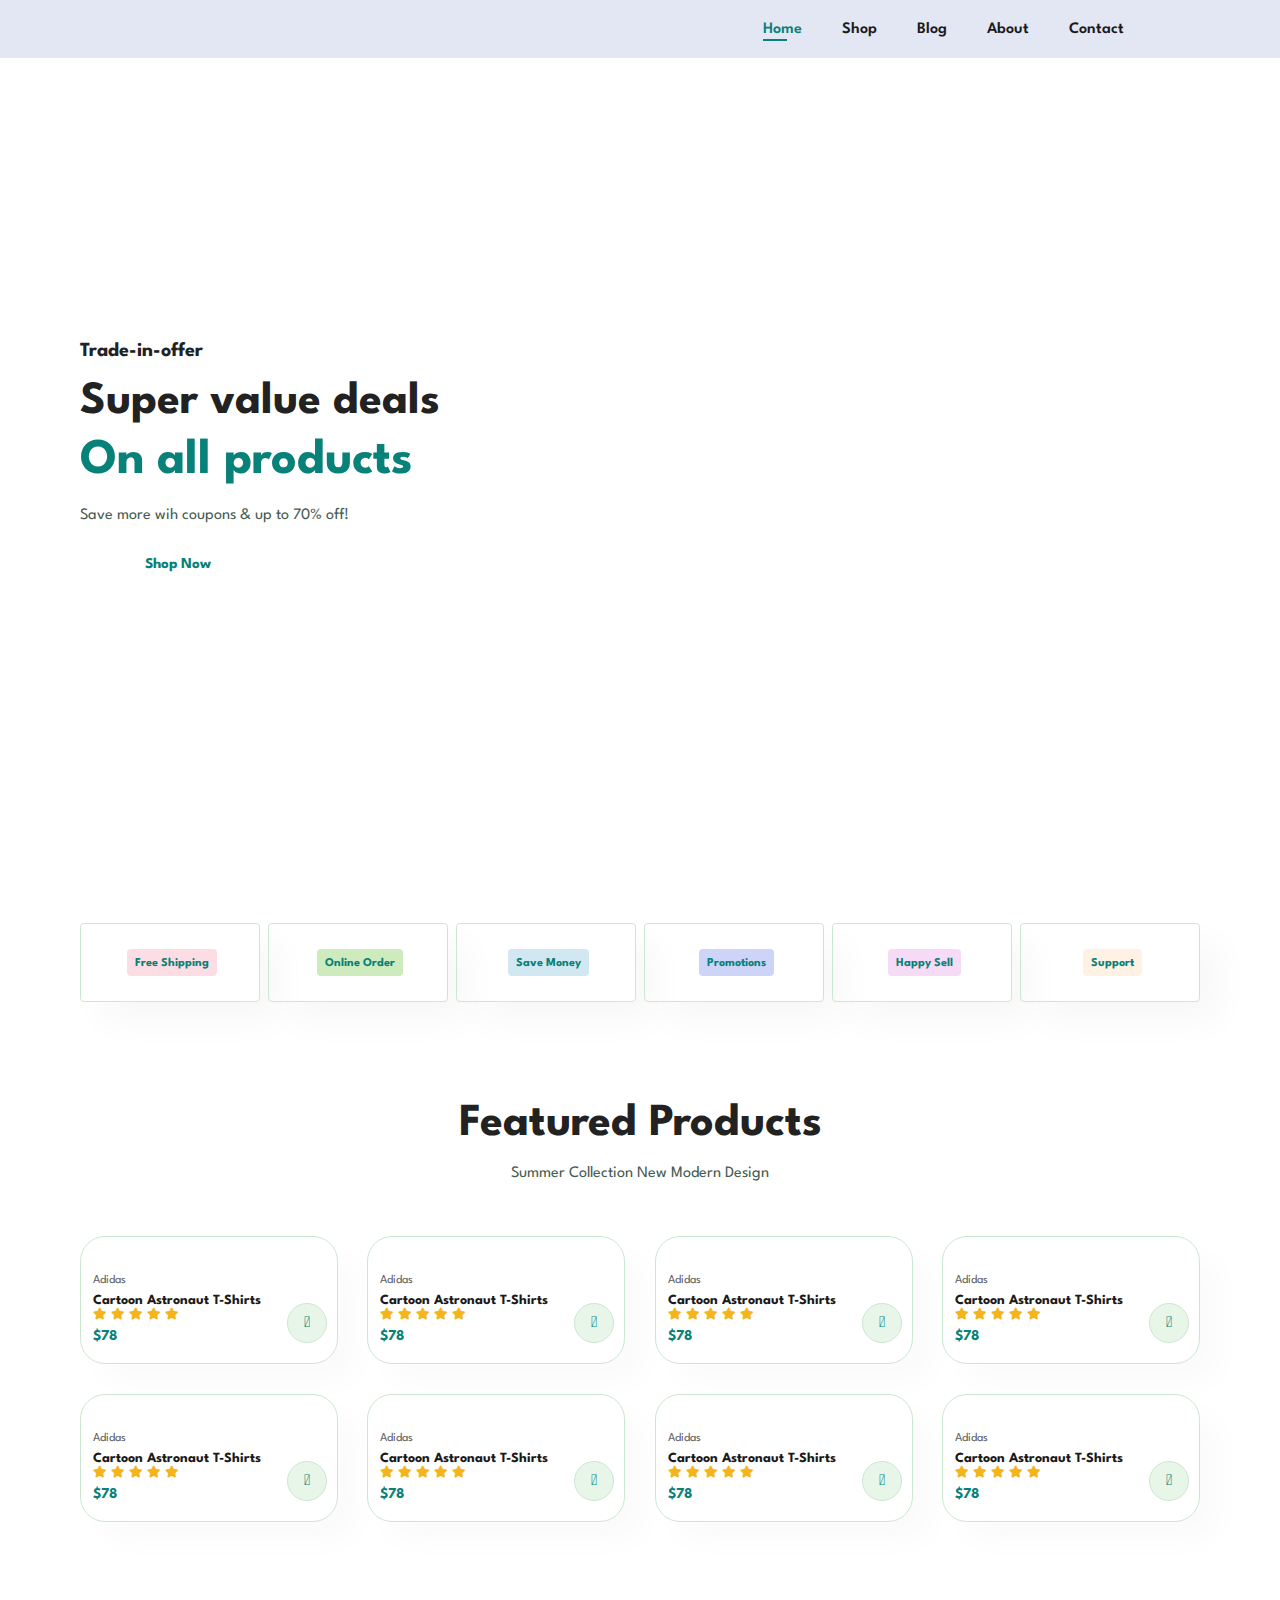
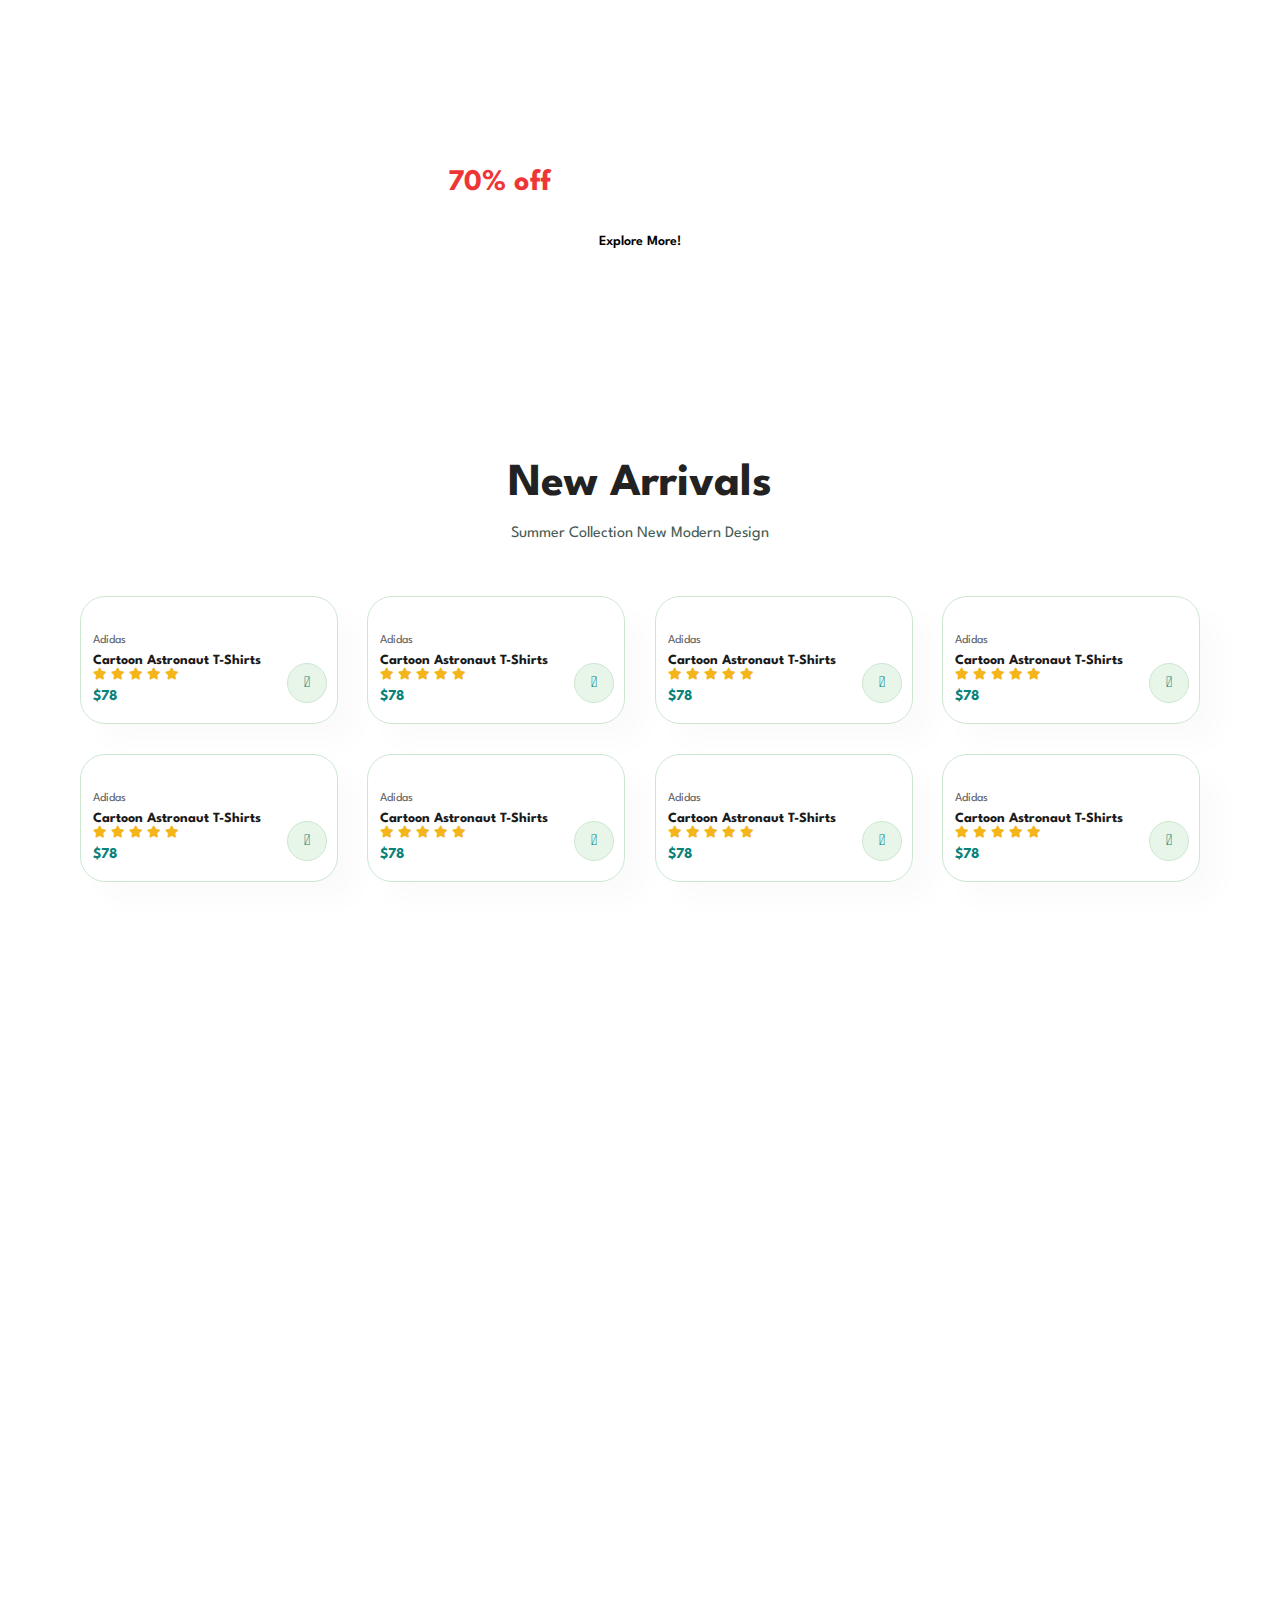
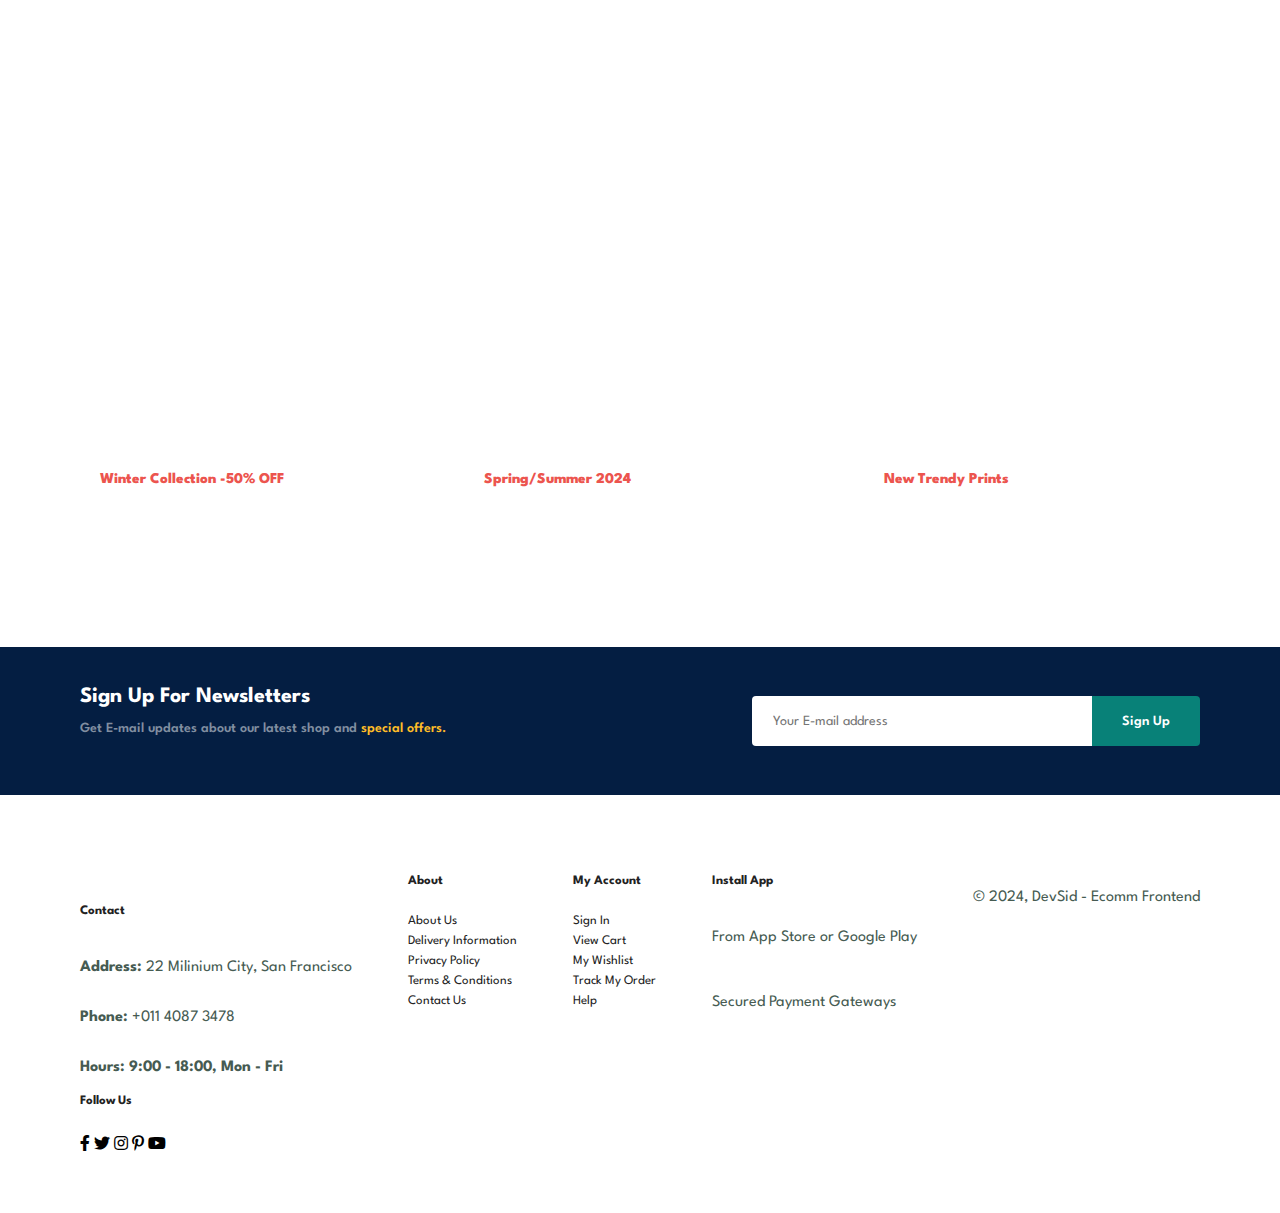
==== index.html @ 2743a47d "Add files via upload" ====
<!DOCTYPE html>
<html lang="en">

    <head>
        <meta charset="UTF-8">
        <meta http-equiv="X-UA-Compatible" content="IE=edge">
        <meta name="viewport" content="width=device-width, initial-scale=1.0">
        <title>Fashion </title>
        <link rel="stylesheet" href="https://pro.fontawesome.com/releases/v5.10.0/css/all.css" />

        <link rel="stylesheet" href="style.css">
    </head>

    <body>
        <section id="header">
            <a href="#"><img src="img/logo.png" class="logo" alt=""></a>
            <div>
                <ul id="navbar">
                    <li><a class="active" href="index.html">Home</a></li>
                    <li><a href="shop.html">Shop</a></li>
                    <li><a href="blog.html">Blog</a></li>
                    <li><a href="about.html">About</a></li>
                    <li><a href="contact.html">Contact</a></li>
                    <li><a href="cart.html"><i class="far fa-shopping-bag"></i></a></li>
                </ul>
            </div>
        </section>


        <section id="hero">
            <h4>Trade-in-offer</h4>
            <h2>Super value deals</h2>
            <h1>On all products</h1>
            <p>Save more wih coupons & up to 70% off! </p>
            <button>Shop Now</button>
        </section>

        <section id="feature" class="section-p1">
            <div class="fe-box">
                <img src="img/features/f1.png" alt="">
                <h6>Free Shipping</h 6>
            </div>
            <div class="fe-box">
                <img src="img/features/f2.png" alt="">
                <h6>Online Order</h 6>
            </div>
            <div class="fe-box">
                <img src="img/features/f3.png" alt="">
                <h6>Save Money</h 6>
            </div>
            <div class="fe-box">
                <img src="img/features/f4.png" alt="">
                <h6>Promotions</h 6>
            </div>
            <div class="fe-box">
                <img src="img/features/f5.png" alt="">
                <h6>Happy Sell</h 6>
            </div>
            <div class="fe-box">
                <img src="img/features/f6.png" alt="">
                <h6>Support</h 6>
            </div>
        </section>

        <section id="product1" class="section-p1">
            <h2>Featured Products</h2>
            <p>Summer Collection New Modern Design</p>
            <div class="pro-container">
                <div class="pro">
                    <img src="img/products/f1.jpg" alt="">
                    <div class="des">
                        <span>Adidas</span>
                        <h5>Cartoon Astronaut T-Shirts</h5>
                        <div class="star">
                            <i class="fas fa-star"></i>
                            <i class="fas fa-star"></i>
                            <i class="fas fa-star"></i>
                            <i class="fas fa-star"></i>
                            <i class="fas fa-star"></i>
                        </div>
                        <h4>$78</h4>
                    </div>
                    <a href="#"><i class="fal fa-shopping-cart cart"></i></a>
                </div>

                <div class="pro">
                    <img src="img/products/f2.jpg" alt="">
                    <div class="des">
                        <span>Adidas</span>
                        <h5>Cartoon Astronaut T-Shirts</h5>
                        <div class="star">
                            <i class="fas fa-star"></i>
                            <i class="fas fa-star"></i>
                            <i class="fas fa-star"></i>
                            <i class="fas fa-star"></i>
                            <i class="fas fa-star"></i>
                        </div>
                        <h4>$78</h4>
                    </div>
                    <a href="#"><i class="fal fa-shopping-cart cart"></i></a>
                </div>

                <div class="pro">
                    <img src="img/products/f3.jpg" alt="">
                    <div class="des">
                        <span>Adidas</span>
                        <h5>Cartoon Astronaut T-Shirts</h5>
                        <div class="star">
                            <i class="fas fa-star"></i>
                            <i class="fas fa-star"></i>
                            <i class="fas fa-star"></i>
                            <i class="fas fa-star"></i>
                            <i class="fas fa-star"></i>
                        </div>
                        <h4>$78</h4>
                    </div>
                    <a href="#"><i class="fal fa-shopping-cart cart"></i></a>
                </div>

                <div class="pro">
                    <img src="img/products/f4.jpg" alt="">
                    <div class="des">
                        <span>Adidas</span>
                        <h5>Cartoon Astronaut T-Shirts</h5>
                        <div class="star">
                            <i class="fas fa-star"></i>
                            <i class="fas fa-star"></i>
                            <i class="fas fa-star"></i>
                            <i class="fas fa-star"></i>
                            <i class="fas fa-star"></i>
                        </div>
                        <h4>$78</h4>
                    </div>
                    <a href="#"><i class="fal fa-shopping-cart cart"></i></a>
                </div>

                <div class="pro">
                    <img src="img/products/f5.jpg" alt="">
                    <div class="des">
                        <span>Adidas</span>
                        <h5>Cartoon Astronaut T-Shirts</h5>
                        <div class="star">
                            <i class="fas fa-star"></i>
                            <i class="fas fa-star"></i>
                            <i class="fas fa-star"></i>
                            <i class="fas fa-star"></i>
                            <i class="fas fa-star"></i>
                        </div>
                        <h4>$78</h4>
                    </div>
                    <a href="#"><i class="fal fa-shopping-cart cart"></i></a>
                </div>

                <div class="pro">
                    <img src="img/products/f6.jpg" alt="">
                    <div class="des">
                        <span>Adidas</span>
                        <h5>Cartoon Astronaut T-Shirts</h5>
                        <div class="star">
                            <i class="fas fa-star"></i>
                            <i class="fas fa-star"></i>
                            <i class="fas fa-star"></i>
                            <i class="fas fa-star"></i>
                            <i class="fas fa-star"></i>
                        </div>
                        <h4>$78</h4>
                    </div>
                    <a href="#"><i class="fal fa-shopping-cart cart"></i></a>
                </div>

                <div class="pro">
                    <img src="img/products/f7.jpg" alt="">
                    <div class="des">
                        <span>Adidas</span>
                        <h5>Cartoon Astronaut T-Shirts</h5>
                        <div class="star">
                            <i class="fas fa-star"></i>
                            <i class="fas fa-star"></i>
                            <i class="fas fa-star"></i>
                            <i class="fas fa-star"></i>
                            <i class="fas fa-star"></i>
                        </div>
                        <h4>$78</h4>
                    </div>
                    <a href="#"><i class="fal fa-shopping-cart cart"></i></a>
                </div>

                <div class="pro">
                    <img src="img/products/f8.jpg" alt="">
                    <div class="des">
                        <span>Adidas</span>
                        <h5>Cartoon Astronaut T-Shirts</h5>
                        <div class="star">
                            <i class="fas fa-star"></i>
                            <i class="fas fa-star"></i>
                            <i class="fas fa-star"></i>
                            <i class="fas fa-star"></i>
                            <i class="fas fa-star"></i>
                        </div>
                        <h4>$78</h4>
                    </div>
                    <a href="#"><i class="fal fa-shopping-cart cart"></i></a>
                </div>
            </div>
        </section>

        <section id="banner" class="section-m1">
            <h4>Repair Services</h4>
            <h2>Up to <span>70% off</span> - All T-Shirts & Accessories</h2>
            <button class="normal">Explore More!</button>
        </section>


        <section id="product1" class="section-p1">
            <h2>New Arrivals</h2>
            <p>Summer Collection New Modern Design</p>
            <div class="pro-container">
                <div class="pro">
                    <img src="img/products/n1.jpg" alt="">
                    <div class="des">
                        <span>Adidas</span>
                        <h5>Cartoon Astronaut T-Shirts</h5>
                        <div class="star">
                            <i class="fas fa-star"></i>
                            <i class="fas fa-star"></i>
                            <i class="fas fa-star"></i>
                            <i class="fas fa-star"></i>
                            <i class="fas fa-star"></i>
                        </div>
                        <h4>$78</h4>
                    </div>
                    <a href="#"><i class="fal fa-shopping-cart cart"></i></a>
                </div>

                <div class="pro">
                    <img src="img/products/n2.jpg" alt="">
                    <div class="des">
                        <span>Adidas</span>
                        <h5>Cartoon Astronaut T-Shirts</h5>
                        <div class="star">
                            <i class="fas fa-star"></i>
                            <i class="fas fa-star"></i>
                            <i class="fas fa-star"></i>
                            <i class="fas fa-star"></i>
                            <i class="fas fa-star"></i>
                        </div>
                        <h4>$78</h4>
                    </div>
                    <a href="#"><i class="fal fa-shopping-cart cart"></i></a>
                </div>

                <div class="pro">
                    <img src="img/products/n3.jpg" alt="">
                    <div class="des">
                        <span>Adidas</span>
                        <h5>Cartoon Astronaut T-Shirts</h5>
                        <div class="star">
                            <i class="fas fa-star"></i>
                            <i class="fas fa-star"></i>
                            <i class="fas fa-star"></i>
                            <i class="fas fa-star"></i>
                            <i class="fas fa-star"></i>
                        </div>
                        <h4>$78</h4>
                    </div>
                    <a href="#"><i class="fal fa-shopping-cart cart"></i></a>
                </div>

                <div class="pro">
                    <img src="img/products/n4.jpg" alt="">
                    <div class="des">
                        <span>Adidas</span>
                        <h5>Cartoon Astronaut T-Shirts</h5>
                        <div class="star">
                            <i class="fas fa-star"></i>
                            <i class="fas fa-star"></i>
                            <i class="fas fa-star"></i>
                            <i class="fas fa-star"></i>
                            <i class="fas fa-star"></i>
                        </div>
                        <h4>$78</h4>
                    </div>
                    <a href="#"><i class="fal fa-shopping-cart cart"></i></a>
                </div>

                <div class="pro">
                    <img src="img/products/n5.jpg" alt="">
                    <div class="des">
                        <span>Adidas</span>
                        <h5>Cartoon Astronaut T-Shirts</h5>
                        <div class="star">
                            <i class="fas fa-star"></i>
                            <i class="fas fa-star"></i>
                            <i class="fas fa-star"></i>
                            <i class="fas fa-star"></i>
                            <i class="fas fa-star"></i>
                        </div>
                        <h4>$78</h4>
                    </div>
                    <a href="#"><i class="fal fa-shopping-cart cart"></i></a>
                </div>

                <div class="pro">
                    <img src="img/products/n6.jpg" alt="">
                    <div class="des">
                        <span>Adidas</span>
                        <h5>Cartoon Astronaut T-Shirts</h5>
                        <div class="star">
                            <i class="fas fa-star"></i>
                            <i class="fas fa-star"></i>
                            <i class="fas fa-star"></i>
                            <i class="fas fa-star"></i>
                            <i class="fas fa-star"></i>
                        </div>
                        <h4>$78</h4>
                    </div>
                    <a href="#"><i class="fal fa-shopping-cart cart"></i></a>
                </div>

                <div class="pro">
                    <img src="img/products/n7.jpg" alt="">
                    <div class="des">
                        <span>Adidas</span>
                        <h5>Cartoon Astronaut T-Shirts</h5>
                        <div class="star">
                            <i class="fas fa-star"></i>
                            <i class="fas fa-star"></i>
                            <i class="fas fa-star"></i>
                            <i class="fas fa-star"></i>
                            <i class="fas fa-star"></i>
                        </div>
                        <h4>$78</h4>
                    </div>
                    <a href="#"><i class="fal fa-shopping-cart cart"></i></a>
                </div>

                <div class="pro">
                    <img src="img/products/n8.jpg" alt="">
                    <div class="des">
                        <span>Adidas</span>
                        <h5>Cartoon Astronaut T-Shirts</h5>
                        <div class="star">
                            <i class="fas fa-star"></i>
                            <i class="fas fa-star"></i>
                            <i class="fas fa-star"></i>
                            <i class="fas fa-star"></i>
                            <i class="fas fa-star"></i>
                        </div>
                        <h4>$78</h4>
                    </div>
                    <a href="#"><i class="fal fa-shopping-cart cart"></i></a>
                </div>
            </div>
        </section>

        <section id="sm-banner" class="section-p1">
            <div class="banner-box">
                <h4>Crazy Deals</h4>
                <h2>Buy 1 Get 1 Free</h2>
                <span>The best classic dress is on sale at cara</span>
                <button class="white">Learn More</button>
            </div>
            <div class="banner-box banner-box2">
                <h4>Spring/Summer</h4>
                <h2>Upcoming Season</h2>
                <span>The best classic dress is on sale at cara</span>
                <button class="white">Collections</button>
            </div>
        </section>

        <section id="banner3">
            <div class="banner-box">
                <h2>Seasonal Sale</h2>
                <h3>Winter Collection -50% OFF</h3>
            </div>

            <div class="banner-box banner-box2">
                <h2>NEW FOOTWEAR COLLECTION</h2>
                <h3>Spring/Summer 2024</h3>
            </div>
            <div class="banner-box banner-box3">
                <h2>T-SHIRTS</h2>
                <h3>New Trendy Prints</h3>
            </div>

        </section>

        <section id="newsletter" class="section-p1 section-m1">
            <div class="newstext">
                <h4>Sign Up For Newsletters</h4>
                <p>Get E-mail updates about our latest shop and <span>special offers.</span></p>
            </div>
            <div class="form">
                <input type="text" placeholder="Your E-mail address">
                <button class="normal">Sign Up</button>
            </div>
        </section>

        <footer class="section-p1">
            <div class="col">
                <img class="logo" src="img/logo.png" alt="">
                <h4>Contact</h4>
                <p><strong>Address: </strong>22 Milinium City, San Francisco</p>
                <p><strong>Phone: </strong>+011 4087 3478</p>
                <p><strong>Hours: 9:00 - 18:00, Mon - Fri</strong></p>
                <div class="follow">
                    <h4>Follow Us</h4>
                    <div class="icon">
                        <i class="fab fa-facebook-f"></i>
                        <i class="fab fa-twitter"></i>
                        <i class="fab fa-instagram"></i>
                        <i class="fab fa-pinterest-p"></i>
                        <i class="fab fa-youtube"></i>
                    </div>
                </div>
            </div>

            <div class="col">
                <h4>About</h4>
                <a href="#">About Us</a>
                <a href="#">Delivery Information</a>
                <a href="#">Privacy Policy</a>
                <a href="#">Terms & Conditions</a>
                <a href="#">Contact Us</a>
            </div>

            <div class="col">
                <h4>My Account</h4>
                <a href="#">Sign In</a>
                <a href="#">View Cart</a>
                <a href="#">My Wishlist</a>
                <a href="#">Track My Order</a>
                <a href="#">Help</a>
            </div>

            <div class="col install">
                <h4>Install App</h4>
                <p>From App Store or Google Play</p>
                <div class="row">
                    <img src="img/pay/app.jpg" alt="">
                    <img src="img/pay/play.jpg" alt="">
                </div>
                    <p>Secured Payment Gateways</p>
                    <img src="img/pay/pay.png" alt="">
            </div>
            <div class="copyright">
                <p>© 2024, DevSid - Ecomm Frontend</p>
            </div>
            
        </footer>


        <script src="script.js"></script>
    </body>
</html>
---- style.css ----
@import url("https://fonts.googleapis.com/css2?family=Spartan:wght@100;200;300;400;500;600;700;800;900&display=swap");
* {
  margin: 0;
  padding: 0;
  box-sizing: border-box;
  font-family: "Spartan", sans-serif;
}

html {
  scroll-behavior: smooth;
}

/* Global Styles */

h1 {
  font-size: 50px;
  line-height: 64px;
  color: #222;
}

h2 {
  font-size: 46px;
  line-height: 54px;
  color: #222;
}

h4 {
  font-size: 20px;
  color: #222;
}

h6 {
  font-weight: 700;
  font-size: 12px;
}

p {
  font-size: 16px;
  color: #465b52;
  margin: 15px 0 20px 0;
}

.section-p1 {
  padding: 40px 80px;
}

.section-m1 {
  margin: 40px 0;
}

button.normal{
  font-size: 14px;
  font-weight: 600;
  padding: 15px 30px;
  color: black;
  background-color: white;
  border-radius: 4px;
  cursor: pointer;
  border: none;
  outline: none;
  transition: 0.2s;
}

button.white{
  font-size: 13px;
  font-weight: 600;
  padding: 11px 18px;
  color: white;
  background-color: transparent;
  cursor: pointer;
  border: 1px solid white;
  outline: none;
  transition: 0.2s;
}

body {
  width: 100%;
}

#header{
  display: flex;
  align-items: center;
  justify-content: space-between;
  padding: 20px 80px;
  background: #e3e6f3;
  box-sizing: 0 5px 15px rgba(0,0,0,0.06);
  z-index: 999;
  position: sticky;
  top: 0;
  left: 0;
}

#navbar{
  display: flex;
  align-items: center;
  justify-content: center;

}

#navbar li{
  list-style: none;
  padding: 0 20px;
  position: relative;
}

#navbar li a{
  text-decoration: none;
  font-size: 16px;
  font-weight: 600;
  color: #1a1a1a;
  transition: 0.3s ease;
}

#navbar li a:hover,
#navbar li a.active{
  color: #088178;
}

#navbar li a.active::after,
#navbar li a:hover::after{
  content: '';
  width: 30%;
  height: 2px;
  background: #088178;
  position: absolute;
  bottom: -4px;
  left: 20px;
}

#hero{
  height: 90vh;
  width: 100%;
  background-image: url(img/hero4.png);
  background-size: cover;
  background-position: top 25% right 0;
  padding: 0 80px;
  display: flex;
  flex-direction: column;
  align-items: flex-start;
  justify-content: center;
}

#hero h4{
  padding-bottom: 15px;
}
#hero h1{
  color: #088178;
}
#hero button{
  background-image: url('img/button.png');
  background-color: transparent;
  color: #088178;
  border: 0;
  padding: 14px 80px 14px 65px;
  background-repeat: no-repeat;
  cursor: pointer;
  font-weight: 700;
  font-size: 15px;
}

#feature{
  display: flex;
  align-items: center;
  justify-content: space-between;
  flex-wrap: wrap;
}

#feature .fe-box{
  width: 180px;
  text-align: center;
  padding: 25px 15px;
  box-shadow: 20px 20px 34px rgba(0,0,0,0.03);
  border: 1px solid #cce7d0;
  border-radius: 4px;
  margin: 15px 0;
}

#feature .fe-box:hover{
  box-shadow: 10px 10px 54px rgba(70,62,221,0.1);

}

#feature .fe-box img{
  width: 100%;
  margin-bottom: 10px;
}

#feature .fe-box h6{
  display: inline-block;
  padding: 9px 8px 6px 8px;
  line-height: 1;
  border-radius: 4px;
  color: #088178;
  background-color: #fddde4;
}

#feature .fe-box:nth-child(2) h6{
  background-color: #cdebbc;
}
#feature .fe-box:nth-child(3) h6{
  background-color: #d1e8f2;
}
#feature .fe-box:nth-child(4) h6{
  background-color: #cdd4f8;
}
#feature .fe-box:nth-child(5) h6{
  background-color: #f6dbf6;
}
#feature .fe-box:nth-child(6) h6{
  background-color: #fff2e5;
}

#product1{
  text-align: center;
}

#product1 .pro-container{
  display: flex;
  justify-content: space-between;
  padding-top: 20px;
  flex-wrap: wrap;
}

#product1 .pro{
  width: 23%;
  min-width: 250px;
  padding: 10px 12px;
  position: relative;
  border: 1px solid #cce7d0;
  border-radius: 25px;
  cursor: pointer;
  box-shadow: 20px 20px 30px rgba(0,0,0,0.02);
  margin: 15px 0;
  transition: 0.2s ease;
}

#product1 .pro:hover{
  box-shadow: 20px 20px 30px rgba(0,0,0,0.06);
}

#product1 .pro img{
  width: 100%;
  border-radius: 20px;
}

#product1 .pro .des{
  text-align: start;
  padding: 10px 0
}

#product1 .pro .des span{
  color: #606063;
  font-size: 12px;
}

#product1 .pro .des h5{
  padding-top: 7px;
  color: #1a1a1a;
  font-size: 14px;
}
#product1 .pro .des i{
  font-size: 12px;
  color: rgb(243, 181, 25);
}

#product1 .pro .des h4{
  padding-top: 7px;
  font-size: 15px;
  font-weight: 700;
  color: #088178;
}

#product1 .pro .cart{
  width: 40px;
  height: 40px;
  line-height: 40px;
  border-radius: 50px;
  background-color: #e8f6ea;
  font-weight: 500;
  color: #088178;
  border: 1px solid #cce7d0;
  position: absolute;
  bottom: 20px;
  right: 10px;
}

#banner{
  display: flex;
  flex-direction: column;
  justify-content: center;
  align-items: center;
  text-align: center;
  background-image: url("img/banner/b2.jpg");
  width: 100%;
  height: 40vh;
  background-size: cover;
  background-position: center;  
}

#banner h4{
  color: #fff;
  font-size: 16px;
}

#banner h2{
  color: #fff;
  font-size: 30px;
  padding: 10px 0;
}

#banner h2 span{
  color: #ef3636;
}

#banner button:hover{
  background-color: #088178;
  color: white;
}

#sm-banner .banner-box{
  display: flex;
  flex-direction: column;
  justify-content: center;
  align-items: flex-start;
  background-image: url("img/banner/b17.jpg");
  min-width: 580px;
  height: 50vh;
  background-size: cover;
  background-position: center; 
  padding: 30px;
}

#sm-banner .banner-box2{
  background-image: url("img/banner/b10.jpg");
}

#sm-banner{
  display: flex;
  justify-content: space-between;
  flex-wrap: wrap;
}

#sm-banner h4{
  color: white;
  font-size: 20px;
  font-weight: 300;
}

#sm-banner h2{
  color: white;
  font-size: 28px;
  font-weight: 800;
}

#sm-banner span{
  color: white;
  font-size: 14px;
  font-weight: 500;
  padding-bottom: 15px;
}

#sm-banner .banner-box:hover button{
  background: #088178;
  border: 1px solid #088178;
}

#banner3{
  display: flex;
  justify-content: space-between;
  flex-wrap: wrap;
  padding: 0 80px;
}

#banner3 .banner-box{
  display: flex;
  flex-direction: column;
  justify-content: center;
  align-items: flex-start;
  background-image: url("img/banner/b7.jpg");
  min-width: 30%;
  height: 30vh;
  background-size: cover;
  background-position: center;  
  padding: 20px;
  margin-bottom: 20px;
}

#banner3 .banner-box2{
  background-image: url("img/banner/b4.jpg");
}

#banner3 .banner-box3{
  background-image: url("img/banner/b18.jpg");
}

#banner3 h2{
  color: white;
  font-weight: 900;
  font-size: 22px;
}

#banner3 h3{
  color: #ec544e;
  font-weight: 800;
  font-size: 15px;
}

#newsletter{
  display: flex;
  justify-content: space-between;
  flex-wrap: wrap;
  align-items: center;
  background-image: url("img/banner/b14.png");
  background-repeat: no-repeat;
  background-position: 20% 30%;
  background-color: #041e42;
}

#newsletter h4{
  font-size: 22px;
  font-weight: 700;
  color: white;
}

#newsletter p{
  font-size: 14px;
  font-weight: 600;
  color: #818ea0;
}

#newsletter p span{
  color: #ffbd27;
}

#newsletter .form{
  display: flex;
  width: 40%;
}

#newsletter input{
  height: 3.125rem;
  padding: 0 1.25rem;
  font-size: 14px;
  width: 100%;
  border: 1px solid transparent;
  border-radius: 4px;
  outline: none;
  border-top-right-radius:0;
  border-bottom-right-radius: 0;
}

#newsletter button{
  background-color: #088178;
  color:white;
  white-space: nowrap;
  border-top-left-radius:0;
  border-bottom-left-radius: 0;
}

footer{
  display: flex;
  flex-wrap: wrap;
  justify-content: space-between;
}

footer .col{
  display: flex;
  flex-direction: column;
  align-items: flex-start;
  margin-bottom: 20px;
}

footer .logo{
  margin-bottom: 30px;
}

footer h4{
  font-size: 14px;
  padding-bottom: 20px;
}


footer h4{
  font-size: 13px;
  margin: 0 0 8px;
}

footer a{
  font-size: 13px;
  text-decoration: none;
  color: #222;
  margin: 0 0 8px 0;
}
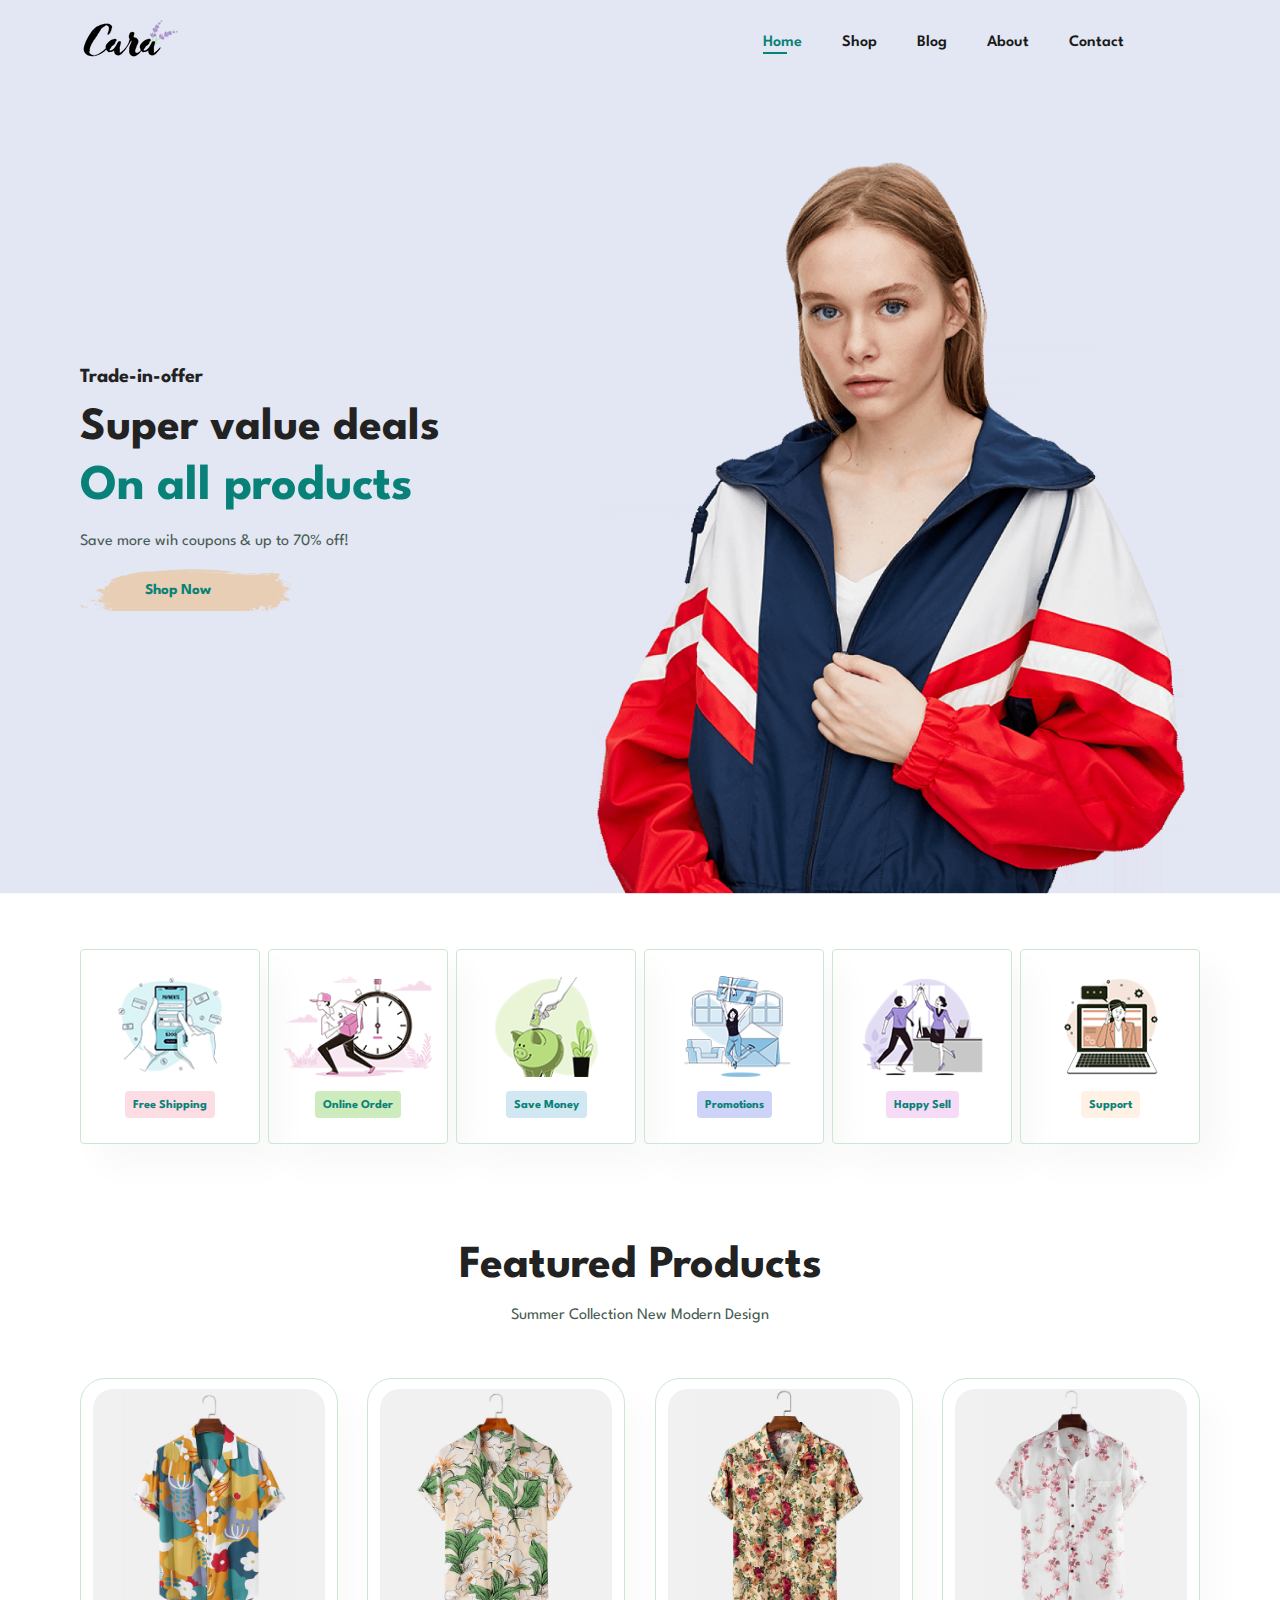
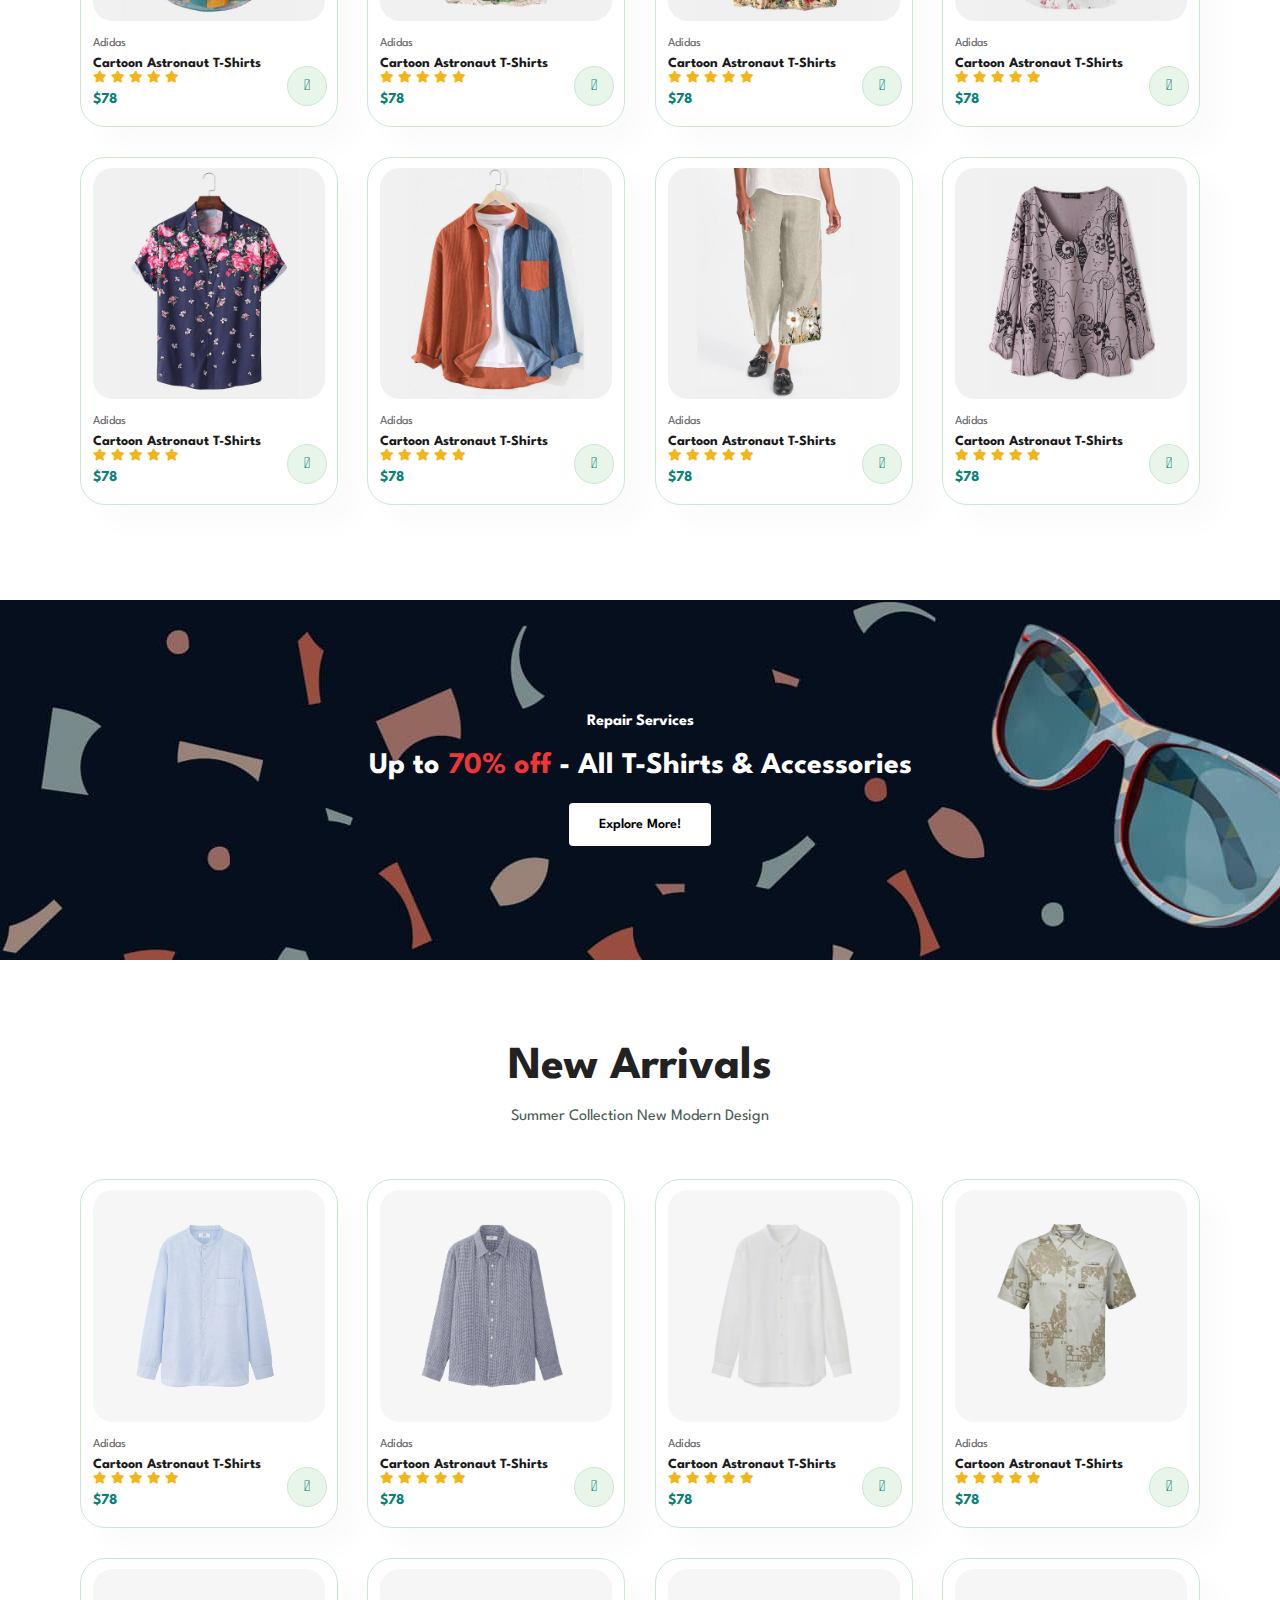
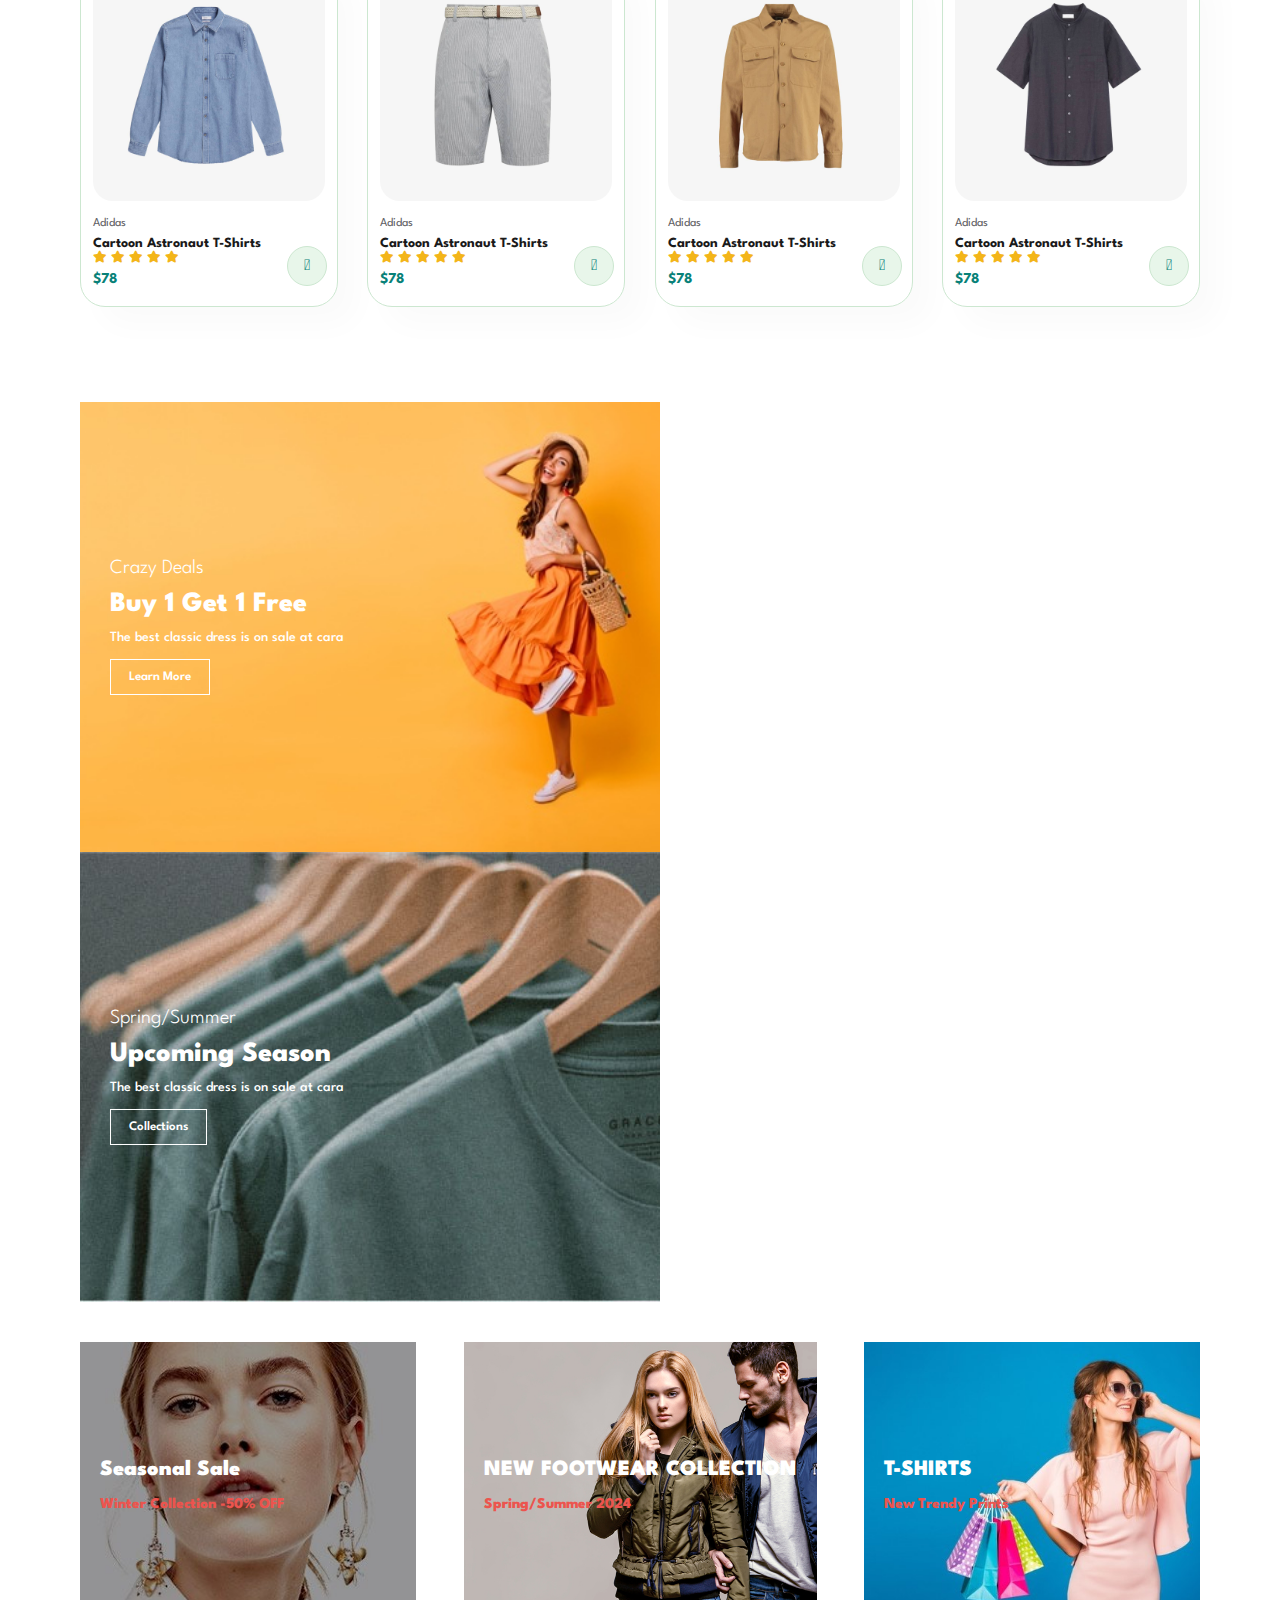
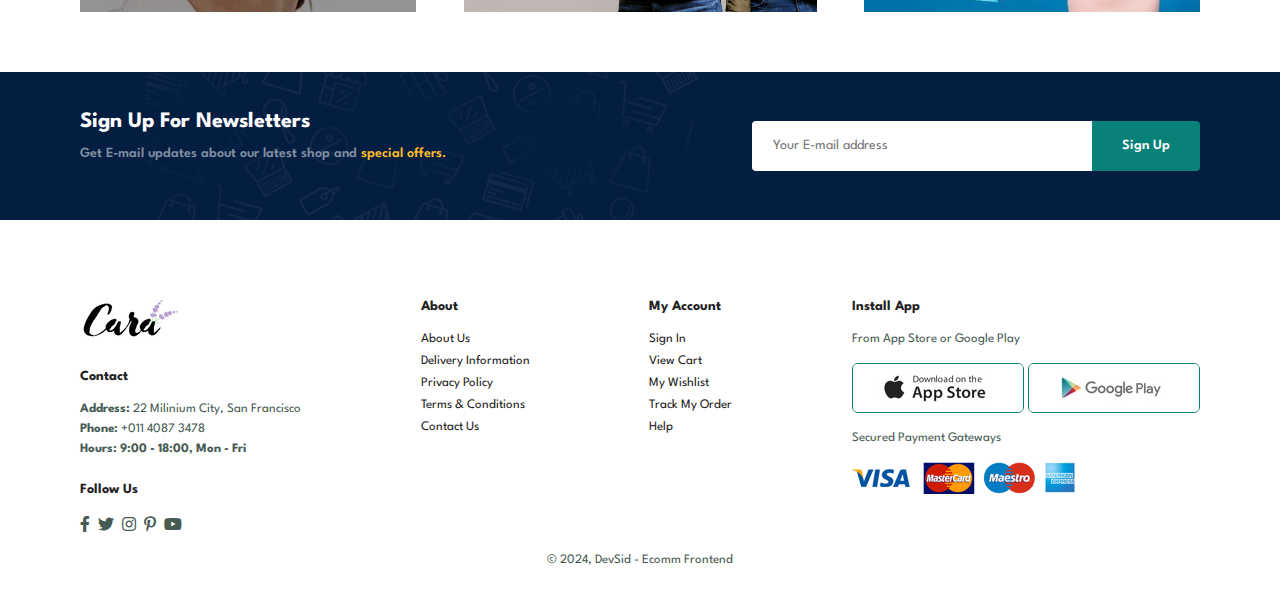
==== commit 2ca8abed: "basic structure completed before responsiveness" ====
--- a/index.html
+++ b/index.html
@@ -443,6 +443,7 @@
                     <p>Secured Payment Gateways</p>
                     <img src="img/pay/pay.png" alt="">
             </div>
+            
             <div class="copyright">
                 <p>© 2024, DevSid - Ecomm Frontend</p>
             </div>
--- a/style.css
+++ b/style.css
@@ -479,15 +479,44 @@
   padding-bottom: 20px;
 }
 
-
-footer h4{
+footer p{
   font-size: 13px;
-  margin: 0 0 8px;
+  margin: 0 0 8px 0;
 }
 
 footer a{
   font-size: 13px;
   text-decoration: none;
   color: #222;
-  margin: 0 0 8px 0;
-}+  margin-bottom: 10px;
+}
+
+footer .follow{
+  margin-top: 20px;
+}
+
+footer .follow i{
+  color: #465b52;
+  padding-right: 4px;
+  cursor: pointer;
+}
+
+footer .install .row img{
+  border: 1px solid #088178;
+  border-radius: 6px;
+}
+
+footer .install img{
+  margin: 10px 0 15px 0;
+}
+
+footer .follow i:hover,
+footer a:hover{
+  color: #088178;
+}
+
+footer .copyright{
+  width: 100%;
+  text-align: center;
+}
+
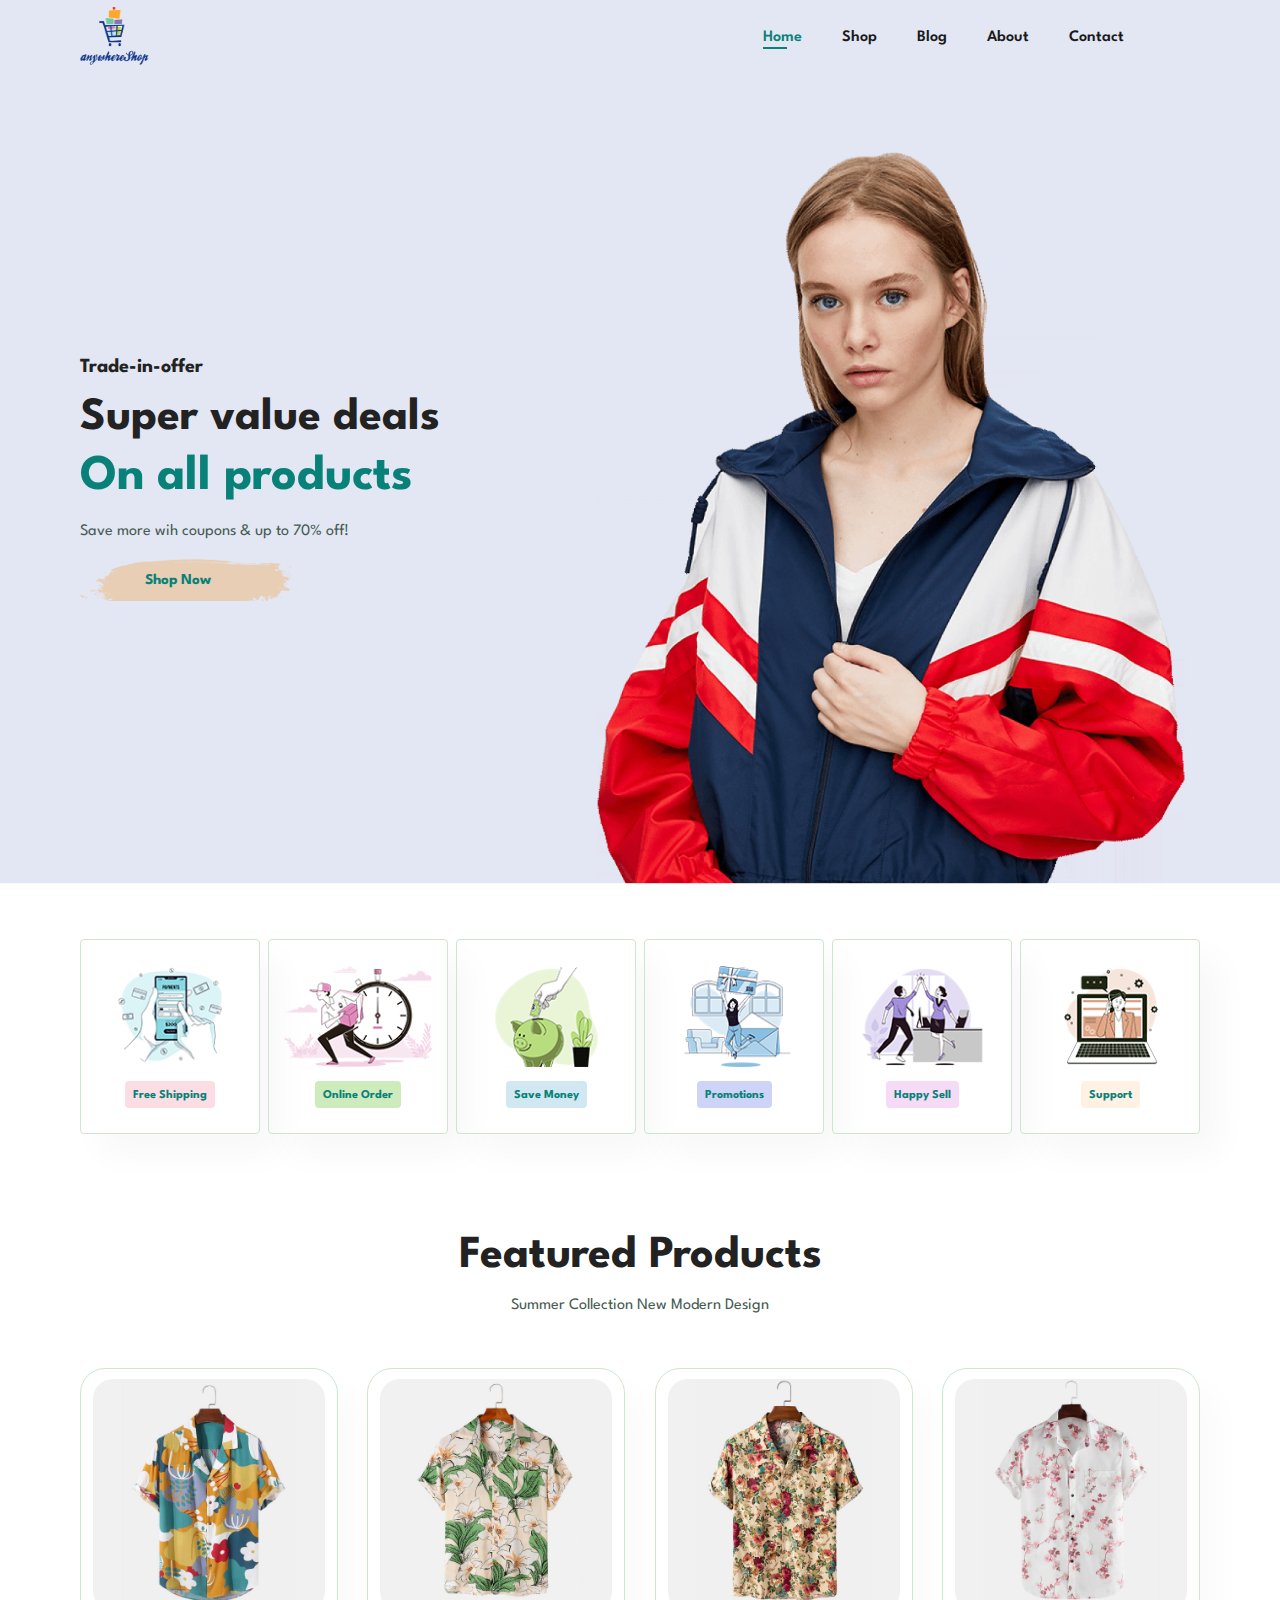
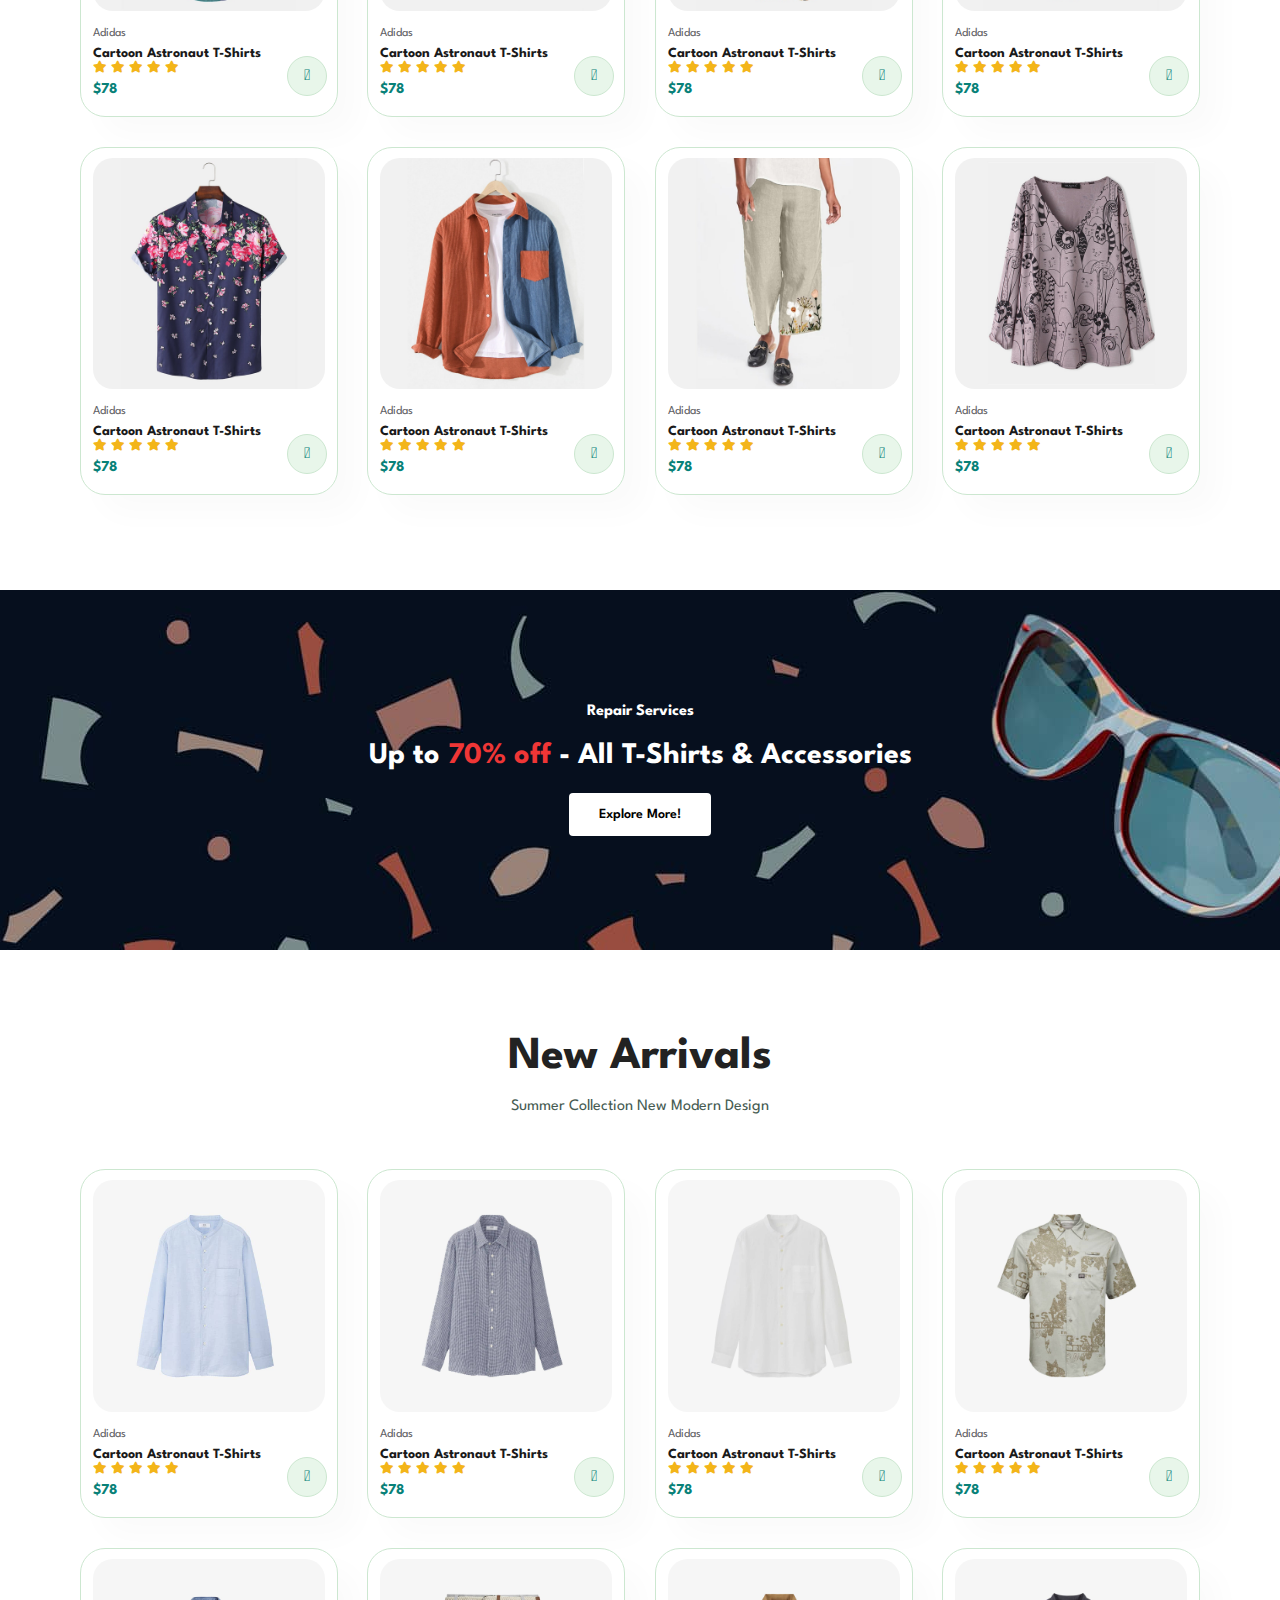
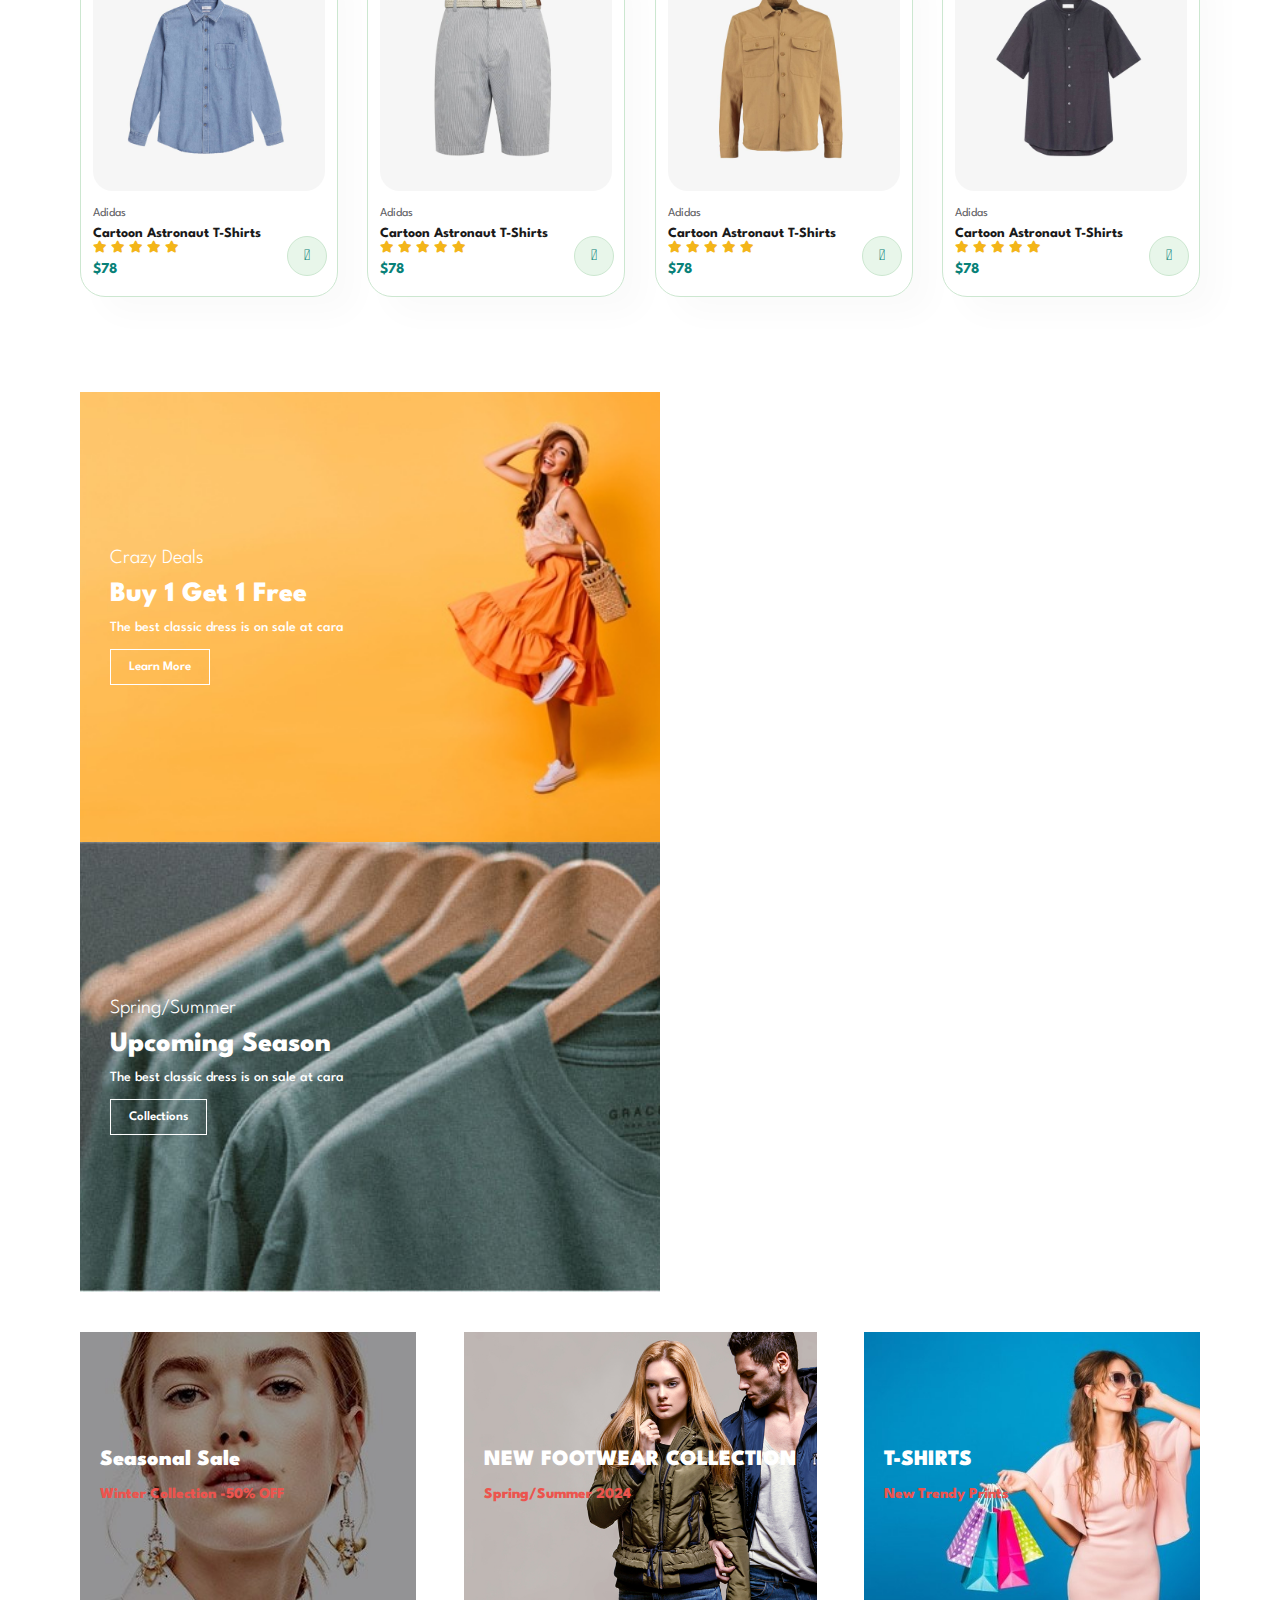
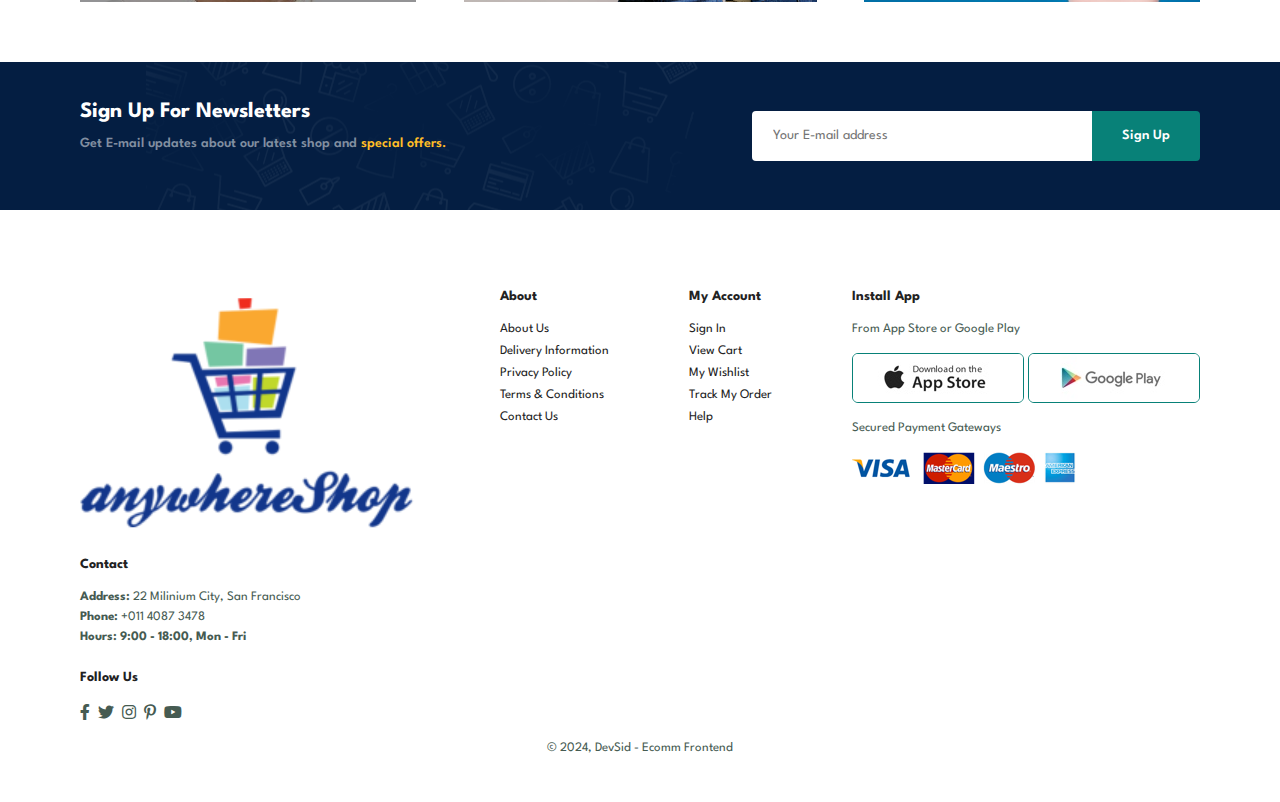
==== commit 5bb7c671: "Logo changed to Anywhere Shop" ====
--- a/index.html
+++ b/index.html
@@ -5,7 +5,8 @@
         <meta charset="UTF-8">
         <meta http-equiv="X-UA-Compatible" content="IE=edge">
         <meta name="viewport" content="width=device-width, initial-scale=1.0">
-        <title>Fashion </title>
+        <link rel="icon" href="img/logo.png">
+        <title>Anywhere Shop - Shop anytime anywhere!</title>
         <link rel="stylesheet" href="https://pro.fontawesome.com/releases/v5.10.0/css/all.css" />
 
         <link rel="stylesheet" href="style.css">
@@ -21,8 +22,13 @@
                     <li><a href="blog.html">Blog</a></li>
                     <li><a href="about.html">About</a></li>
                     <li><a href="contact.html">Contact</a></li>
-                    <li><a href="cart.html"><i class="far fa-shopping-bag"></i></a></li>
+                    <li id="lg-bag"><a href="cart.html"><i class="far fa-shopping-bag"></i></a></li>
+                    <a href="#" id="close"><i class="far fa-times"></i></a>
                 </ul>
+            </div>
+            <div id="mobile">
+                <a href="cart.html"><i class="far fa-shopping-bag"></i></a>
+                <i id="bar" class="fas fa-outdent"></i>
             </div>
         </section>
 
--- a/style.css
+++ b/style.css
@@ -1,4 +1,5 @@
 @import url("https://fonts.googleapis.com/css2?family=Spartan:wght@100;200;300;400;500;600;700;800;900&display=swap");
+
 * {
   margin: 0;
   padding: 0;
@@ -48,7 +49,7 @@
   margin: 40px 0;
 }
 
-button.normal{
+button.normal {
   font-size: 14px;
   font-weight: 600;
   padding: 15px 30px;
@@ -61,7 +62,7 @@
   transition: 0.2s;
 }
 
-button.white{
+button.white {
   font-size: 13px;
   font-weight: 600;
   padding: 11px 18px;
@@ -77,33 +78,36 @@
   width: 100%;
 }
 
-#header{
+#header {
   display: flex;
   align-items: center;
   justify-content: space-between;
-  padding: 20px 80px;
+  padding: 5px 80px;
   background: #e3e6f3;
-  box-sizing: 0 5px 15px rgba(0,0,0,0.06);
+  box-sizing: 0 5px 15px rgba(0, 0, 0, 0.06);
   z-index: 999;
   position: sticky;
   top: 0;
   left: 0;
 }
-
-#navbar{
+#header a img{
+  height: 60px;
+  width: 70px;
+}
+#navbar {
   display: flex;
   align-items: center;
   justify-content: center;
 
 }
 
-#navbar li{
+#navbar li {
   list-style: none;
   padding: 0 20px;
   position: relative;
 }
 
-#navbar li a{
+#navbar li a {
   text-decoration: none;
   font-size: 16px;
   font-weight: 600;
@@ -112,12 +116,12 @@
 }
 
 #navbar li a:hover,
-#navbar li a.active{
+#navbar li a.active {
   color: #088178;
 }
 
 #navbar li a.active::after,
-#navbar li a:hover::after{
+#navbar li a:hover::after {
   content: '';
   width: 30%;
   height: 2px;
@@ -127,7 +131,12 @@
   left: 20px;
 }
 
-#hero{
+#mobile {
+  display: none;
+  align-items: center;
+}
+
+#hero {
   height: 90vh;
   width: 100%;
   background-image: url(img/hero4.png);
@@ -140,13 +149,15 @@
   justify-content: center;
 }
 
-#hero h4{
+#hero h4 {
   padding-bottom: 15px;
 }
-#hero h1{
+
+#hero h1 {
   color: #088178;
 }
-#hero button{
+
+#hero button {
   background-image: url('img/button.png');
   background-color: transparent;
   color: #088178;
@@ -158,34 +169,34 @@
   font-size: 15px;
 }
 
-#feature{
+#feature {
   display: flex;
   align-items: center;
   justify-content: space-between;
   flex-wrap: wrap;
 }
 
-#feature .fe-box{
+#feature .fe-box {
   width: 180px;
   text-align: center;
   padding: 25px 15px;
-  box-shadow: 20px 20px 34px rgba(0,0,0,0.03);
+  box-shadow: 20px 20px 34px rgba(0, 0, 0, 0.03);
   border: 1px solid #cce7d0;
   border-radius: 4px;
   margin: 15px 0;
 }
 
-#feature .fe-box:hover{
-  box-shadow: 10px 10px 54px rgba(70,62,221,0.1);
-
-}
-
-#feature .fe-box img{
+#feature .fe-box:hover {
+  box-shadow: 10px 10px 54px rgba(70, 62, 221, 0.1);
+
+}
+
+#feature .fe-box img {
   width: 100%;
   margin-bottom: 10px;
 }
 
-#feature .fe-box h6{
+#feature .fe-box h6 {
   display: inline-block;
   padding: 9px 8px 6px 8px;
   line-height: 1;
@@ -194,34 +205,38 @@
   background-color: #fddde4;
 }
 
-#feature .fe-box:nth-child(2) h6{
+#feature .fe-box:nth-child(2) h6 {
   background-color: #cdebbc;
 }
-#feature .fe-box:nth-child(3) h6{
+
+#feature .fe-box:nth-child(3) h6 {
   background-color: #d1e8f2;
 }
-#feature .fe-box:nth-child(4) h6{
+
+#feature .fe-box:nth-child(4) h6 {
   background-color: #cdd4f8;
 }
-#feature .fe-box:nth-child(5) h6{
+
+#feature .fe-box:nth-child(5) h6 {
   background-color: #f6dbf6;
 }
-#feature .fe-box:nth-child(6) h6{
+
+#feature .fe-box:nth-child(6) h6 {
   background-color: #fff2e5;
 }
 
-#product1{
+#product1 {
   text-align: center;
 }
 
-#product1 .pro-container{
+#product1 .pro-container {
   display: flex;
   justify-content: space-between;
   padding-top: 20px;
   flex-wrap: wrap;
 }
 
-#product1 .pro{
+#product1 .pro {
   width: 23%;
   min-width: 250px;
   padding: 10px 12px;
@@ -229,48 +244,49 @@
   border: 1px solid #cce7d0;
   border-radius: 25px;
   cursor: pointer;
-  box-shadow: 20px 20px 30px rgba(0,0,0,0.02);
+  box-shadow: 20px 20px 30px rgba(0, 0, 0, 0.02);
   margin: 15px 0;
   transition: 0.2s ease;
 }
 
-#product1 .pro:hover{
-  box-shadow: 20px 20px 30px rgba(0,0,0,0.06);
-}
-
-#product1 .pro img{
+#product1 .pro:hover {
+  box-shadow: 20px 20px 30px rgba(0, 0, 0, 0.06);
+}
+
+#product1 .pro img {
   width: 100%;
   border-radius: 20px;
 }
 
-#product1 .pro .des{
+#product1 .pro .des {
   text-align: start;
   padding: 10px 0
 }
 
-#product1 .pro .des span{
+#product1 .pro .des span {
   color: #606063;
   font-size: 12px;
 }
 
-#product1 .pro .des h5{
+#product1 .pro .des h5 {
   padding-top: 7px;
   color: #1a1a1a;
   font-size: 14px;
 }
-#product1 .pro .des i{
+
+#product1 .pro .des i {
   font-size: 12px;
   color: rgb(243, 181, 25);
 }
 
-#product1 .pro .des h4{
+#product1 .pro .des h4 {
   padding-top: 7px;
   font-size: 15px;
   font-weight: 700;
   color: #088178;
 }
 
-#product1 .pro .cart{
+#product1 .pro .cart {
   width: 40px;
   height: 40px;
   line-height: 40px;
@@ -284,7 +300,7 @@
   right: 10px;
 }
 
-#banner{
+#banner {
   display: flex;
   flex-direction: column;
   justify-content: center;
@@ -294,30 +310,30 @@
   width: 100%;
   height: 40vh;
   background-size: cover;
-  background-position: center;  
-}
-
-#banner h4{
+  background-position: center;
+}
+
+#banner h4 {
   color: #fff;
   font-size: 16px;
 }
 
-#banner h2{
+#banner h2 {
   color: #fff;
   font-size: 30px;
   padding: 10px 0;
 }
 
-#banner h2 span{
+#banner h2 span {
   color: #ef3636;
 }
 
-#banner button:hover{
+#banner button:hover {
   background-color: #088178;
   color: white;
 }
 
-#sm-banner .banner-box{
+#sm-banner .banner-box {
   display: flex;
   flex-direction: column;
   justify-content: center;
@@ -326,52 +342,52 @@
   min-width: 580px;
   height: 50vh;
   background-size: cover;
-  background-position: center; 
+  background-position: center;
   padding: 30px;
 }
 
-#sm-banner .banner-box2{
+#sm-banner .banner-box2 {
   background-image: url("img/banner/b10.jpg");
 }
 
-#sm-banner{
+#sm-banner {
   display: flex;
   justify-content: space-between;
   flex-wrap: wrap;
 }
 
-#sm-banner h4{
+#sm-banner h4 {
   color: white;
   font-size: 20px;
   font-weight: 300;
 }
 
-#sm-banner h2{
+#sm-banner h2 {
   color: white;
   font-size: 28px;
   font-weight: 800;
 }
 
-#sm-banner span{
+#sm-banner span {
   color: white;
   font-size: 14px;
   font-weight: 500;
   padding-bottom: 15px;
 }
 
-#sm-banner .banner-box:hover button{
+#sm-banner .banner-box:hover button {
   background: #088178;
   border: 1px solid #088178;
 }
 
-#banner3{
+#banner3 {
   display: flex;
   justify-content: space-between;
   flex-wrap: wrap;
   padding: 0 80px;
 }
 
-#banner3 .banner-box{
+#banner3 .banner-box {
   display: flex;
   flex-direction: column;
   justify-content: center;
@@ -380,32 +396,32 @@
   min-width: 30%;
   height: 30vh;
   background-size: cover;
-  background-position: center;  
+  background-position: center;
   padding: 20px;
   margin-bottom: 20px;
 }
 
-#banner3 .banner-box2{
+#banner3 .banner-box2 {
   background-image: url("img/banner/b4.jpg");
 }
 
-#banner3 .banner-box3{
+#banner3 .banner-box3 {
   background-image: url("img/banner/b18.jpg");
 }
 
-#banner3 h2{
+#banner3 h2 {
   color: white;
   font-weight: 900;
   font-size: 22px;
 }
 
-#banner3 h3{
+#banner3 h3 {
   color: #ec544e;
   font-weight: 800;
   font-size: 15px;
 }
 
-#newsletter{
+#newsletter {
   display: flex;
   justify-content: space-between;
   flex-wrap: wrap;
@@ -416,28 +432,28 @@
   background-color: #041e42;
 }
 
-#newsletter h4{
+#newsletter h4 {
   font-size: 22px;
   font-weight: 700;
   color: white;
 }
 
-#newsletter p{
+#newsletter p {
   font-size: 14px;
   font-weight: 600;
   color: #818ea0;
 }
 
-#newsletter p span{
+#newsletter p span {
   color: #ffbd27;
 }
 
-#newsletter .form{
+#newsletter .form {
   display: flex;
   width: 40%;
 }
 
-#newsletter input{
+#newsletter input {
   height: 3.125rem;
   padding: 0 1.25rem;
   font-size: 14px;
@@ -445,78 +461,250 @@
   border: 1px solid transparent;
   border-radius: 4px;
   outline: none;
-  border-top-right-radius:0;
+  border-top-right-radius: 0;
   border-bottom-right-radius: 0;
 }
 
-#newsletter button{
+#newsletter button {
   background-color: #088178;
-  color:white;
+  color: white;
   white-space: nowrap;
-  border-top-left-radius:0;
+  border-top-left-radius: 0;
   border-bottom-left-radius: 0;
 }
 
-footer{
+footer {
   display: flex;
   flex-wrap: wrap;
   justify-content: space-between;
 }
 
-footer .col{
+footer .col {
   display: flex;
   flex-direction: column;
   align-items: flex-start;
   margin-bottom: 20px;
 }
 
-footer .logo{
+footer .logo {
   margin-bottom: 30px;
 }
 
-footer h4{
+footer h4 {
   font-size: 14px;
   padding-bottom: 20px;
 }
 
-footer p{
+footer p {
   font-size: 13px;
   margin: 0 0 8px 0;
 }
 
-footer a{
+footer a {
   font-size: 13px;
   text-decoration: none;
   color: #222;
   margin-bottom: 10px;
 }
 
-footer .follow{
+footer .follow {
   margin-top: 20px;
 }
 
-footer .follow i{
+footer .follow i {
   color: #465b52;
   padding-right: 4px;
   cursor: pointer;
 }
 
-footer .install .row img{
+footer .install .row img {
   border: 1px solid #088178;
   border-radius: 6px;
 }
 
-footer .install img{
+footer .install img {
   margin: 10px 0 15px 0;
 }
 
 footer .follow i:hover,
-footer a:hover{
+footer a:hover {
   color: #088178;
 }
 
-footer .copyright{
+footer .copyright {
   width: 100%;
   text-align: center;
 }
 
+#close {
+  display: none;
+}
+
+
+/* Starting media query */
+@media (max-width:799px) {
+  .section-p1{
+    padding: 40px 40px;
+  }
+
+  #navbar {
+    display: flex;
+    flex-direction: column;
+    align-items: flex-start;
+    justify-content: flex-start;
+    position: fixed;
+    top: 0;
+    right: -300px;
+    height: 100vh;
+    width: 300px;
+    background-color: #e3e6f3;
+    box-sizing: 0 40px 60px rgba(0, 0, 0, 0.1);
+    padding: 80px 0 0 10px;
+    transition: 0.3s;
+  }
+
+  #navbar.active {
+    right: 0px;
+  }
+
+  #navbar li {
+    margin-bottom: 25px;
+  }
+
+  #mobile {
+    display: flex;
+    align-items: center;
+  }
+
+  
+
+  #mobile i {
+    color: #1a1a1a;
+    font-size: 24px;
+    padding-left: 20px;
+  }
+
+  #close {
+    display: initial;
+    position: absolute;
+    top: 30px;
+    left: 30px;
+    color: #222;
+    font-size: 24px;
+  }
+
+  #lg-bag {
+    display: none;
+  }
+
+  #hero {
+    height: 90vh;
+    padding: 0 80px;
+    background-position: top 30% right 30%;
+  }
+
+  #feature{
+    justify-content: center;
+  }
+
+  #feature .fe-box{
+    margin: 15px 15px;
+  }
+
+  #product1 .pro-container{
+    justify-content: center;
+  }
+
+  #product1 .pro{
+    margin: 15px;
+  }
+
+  #banner{
+    height: 20vh; 
+  }
+
+  #sm-banner .banner-box{
+    min-width: 100%;
+    height: 30vh;
+  }
+
+  #banner3{
+    padding: 0 40px;
+  }
+
+  #banner3 .banner-box{
+    width: 28%;
+  }
+
+  #newsletter .form{
+    width: 70%;
+  }
+}
+
+@media (max-width: 477px){
+  .section-p1{
+    padding: 20px;
+  }
+
+  #header{
+    padding: 10px 30px;
+  }
+
+  h2{
+    font-size: 32px;
+  }
+
+  h1{
+    font-size: 38px;
+  }
+
+  #hero{
+    padding: 0 20px;
+    background-position: 55%;
+  }
+
+  #feature .fe-box{
+    width: 155px;
+    margin: 0 0 15px 0;
+  }
+
+  #feature{
+    justify-content: space-between;
+  }
+
+  #product1 .pro{
+    width: 100% ;
+  }
+
+  #banner{
+    height: 40vh;
+  }
+
+  #sm-banner .banner-box{
+    height: 40vh;
+  }
+
+  #sm-banner .banner-box2{
+    margin-top: 20px;
+  }
+
+  #banner3{
+    padding: 0 20px;
+  }
+
+  #banner3 .banner-box{
+    width: 100%;
+  }
+
+  #newsletter .form{
+    width: 100%;
+  }
+
+  #newsletter{
+    padding: 40px 20px;
+  }
+
+  footer .copyright{
+    text-align: start;
+  }
+}
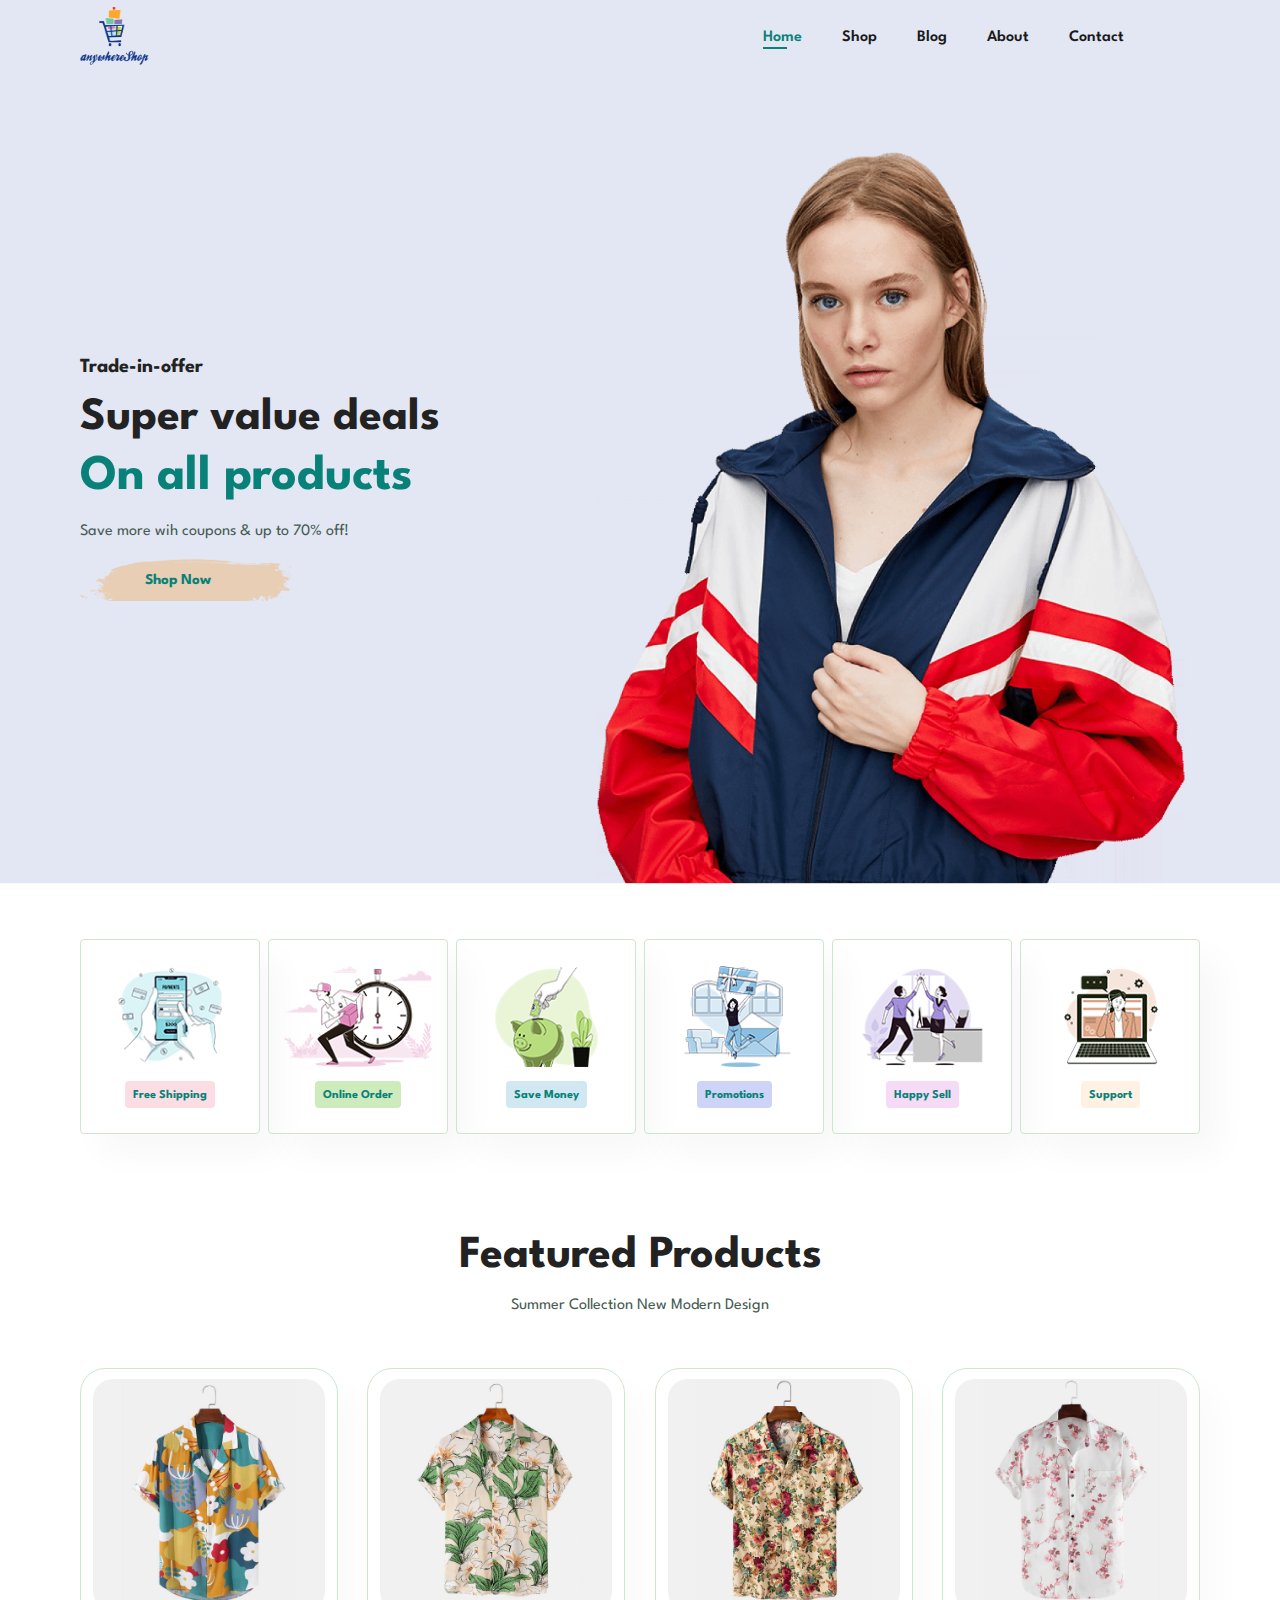
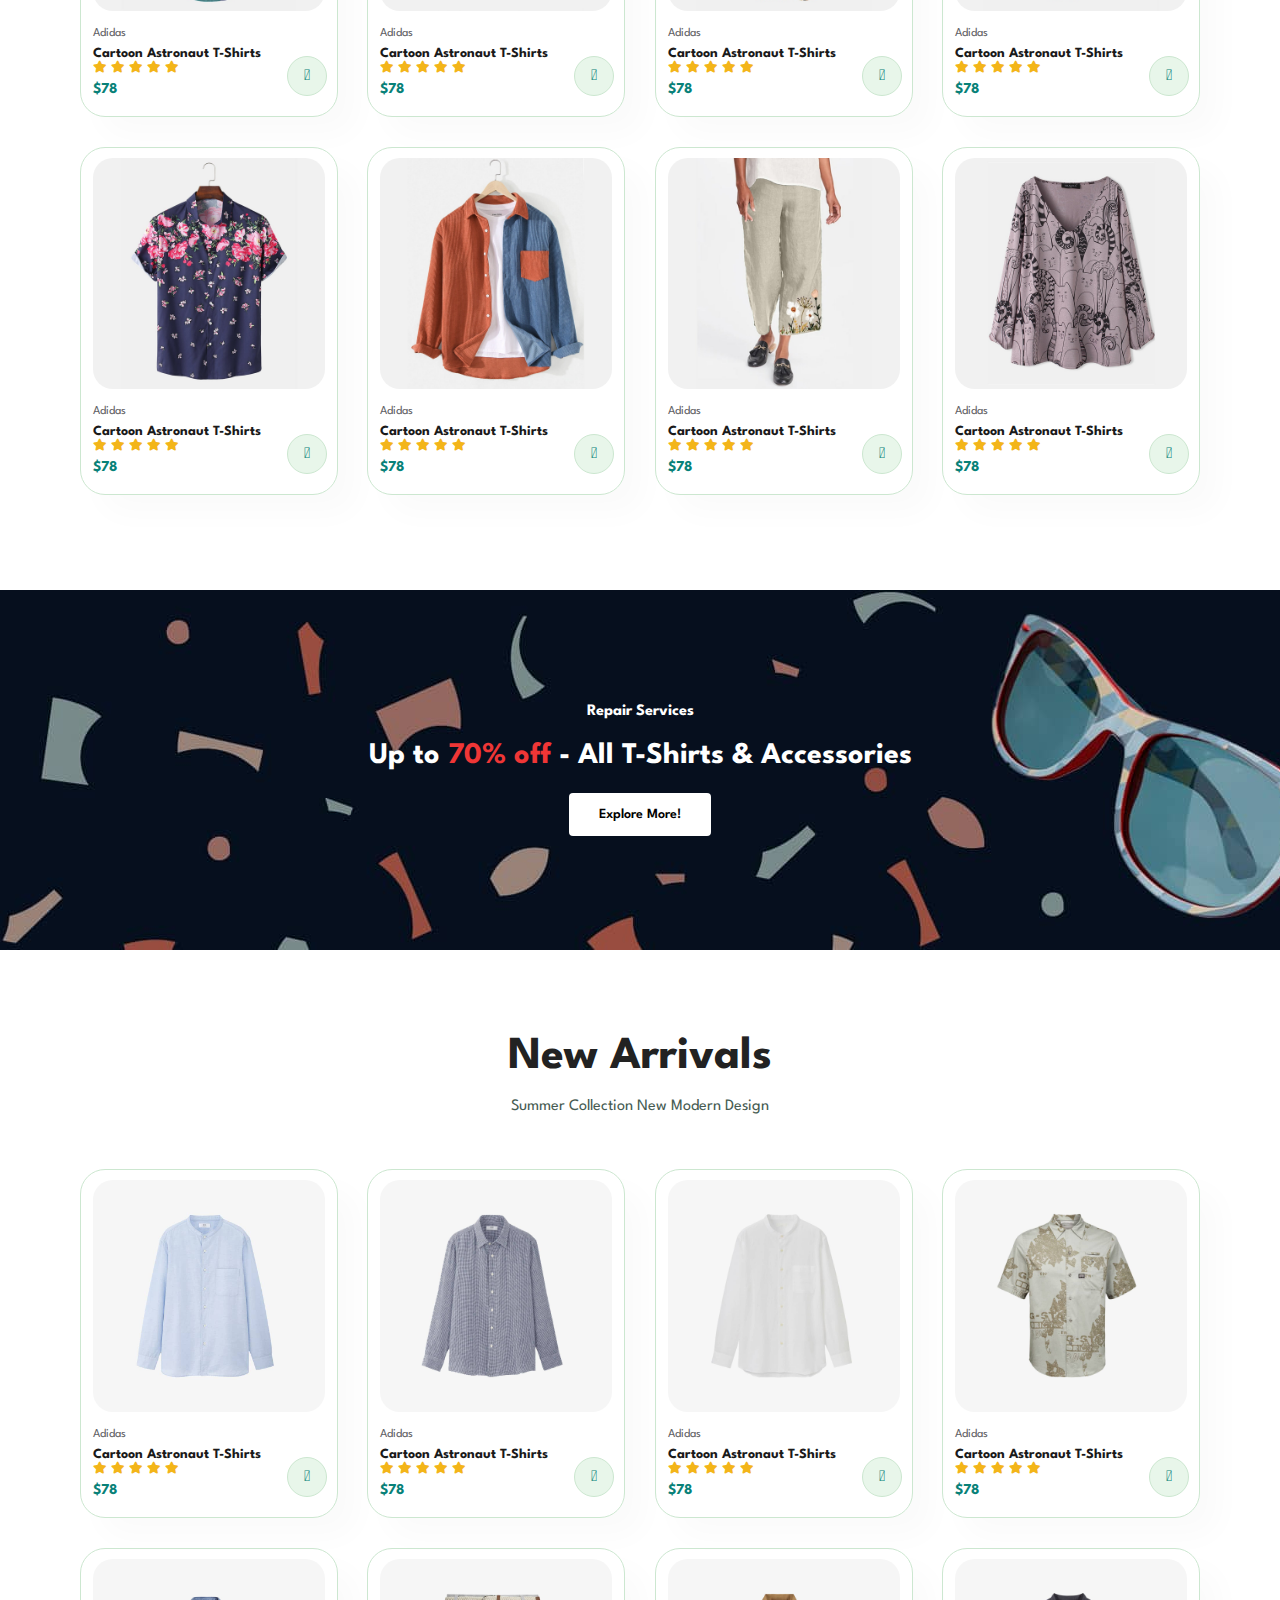
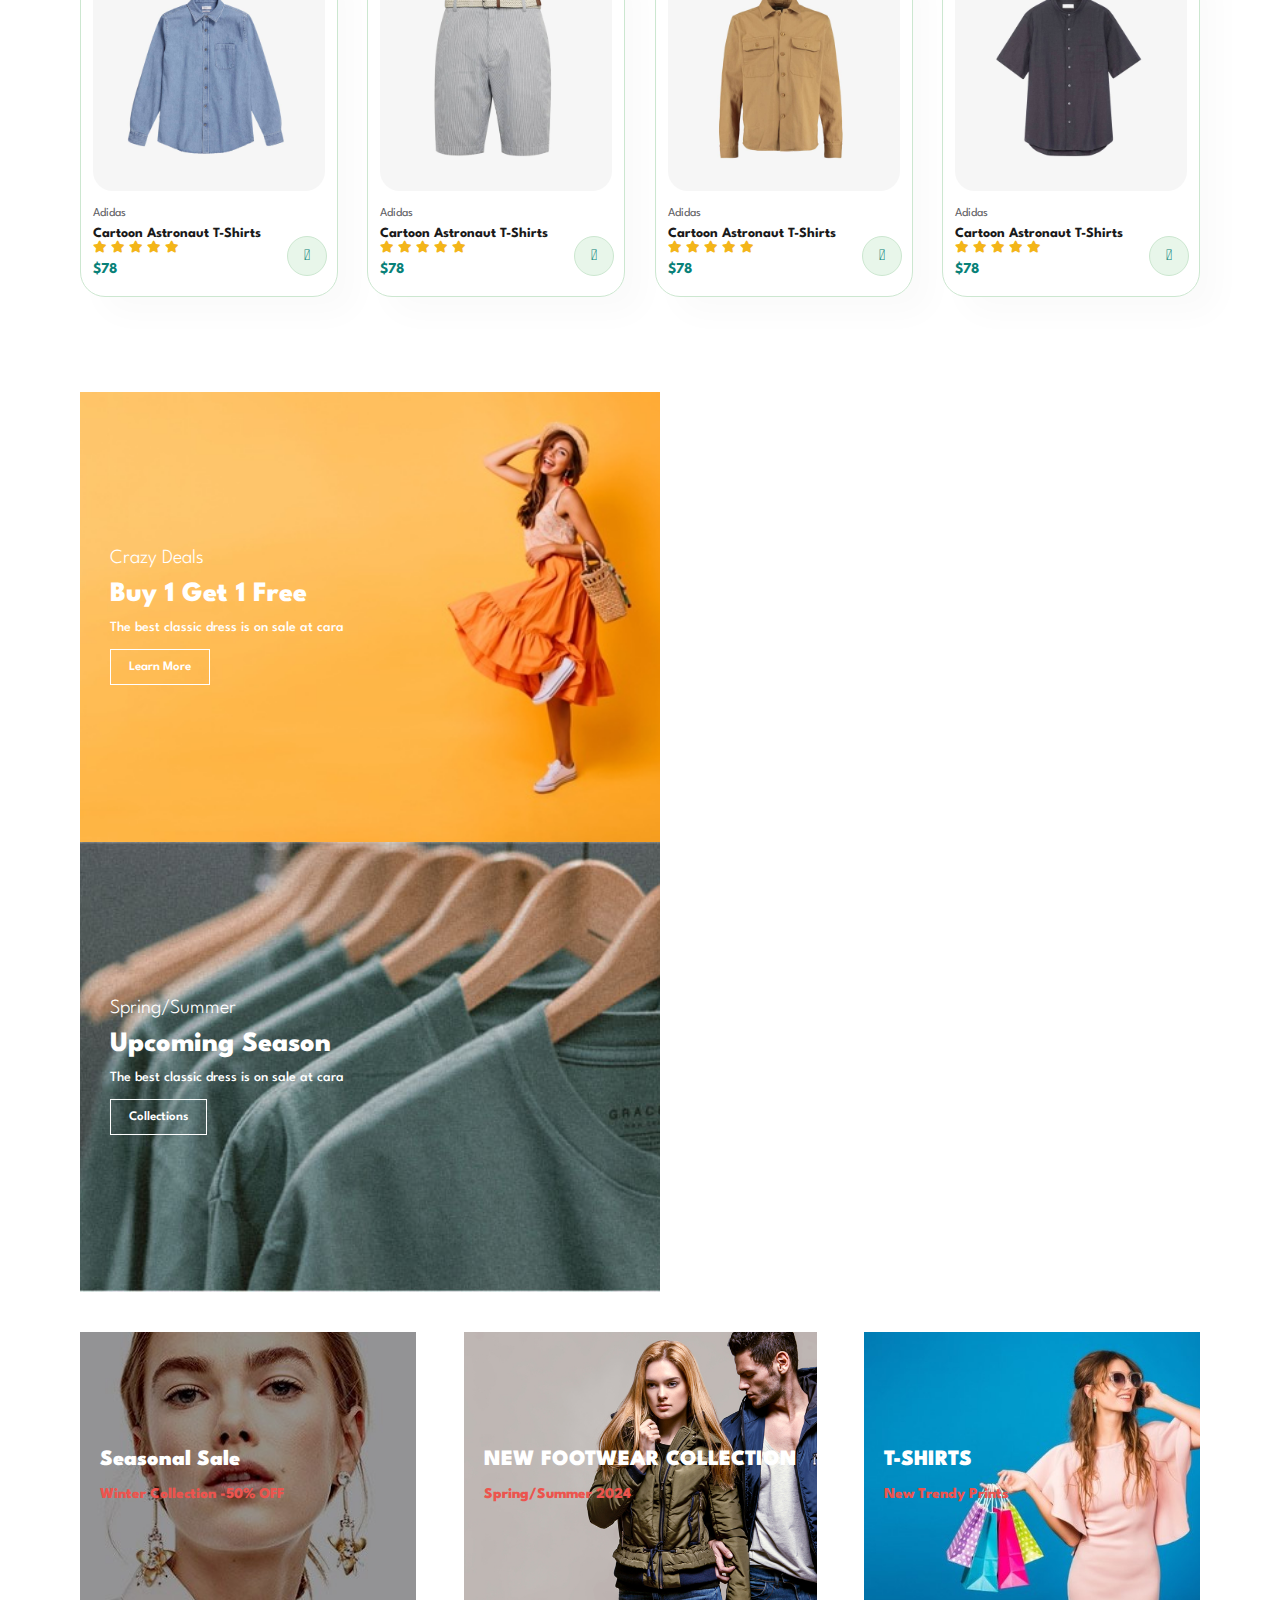
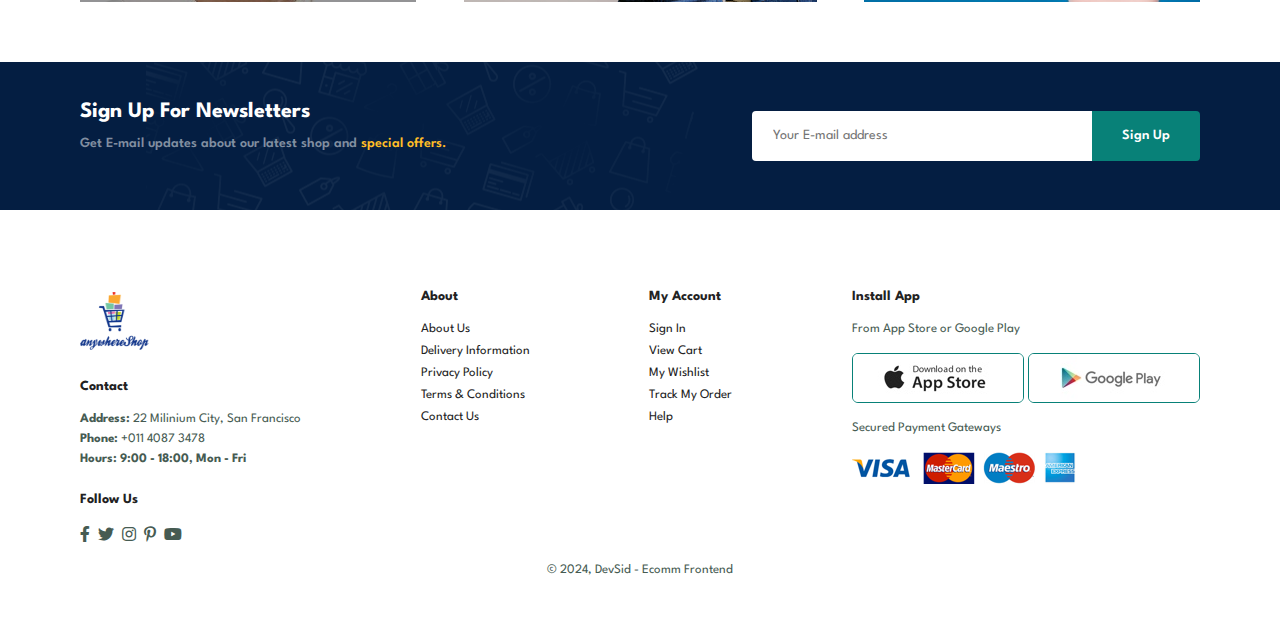
==== commit 4bb1a36e: "added shop page and single product page" ====
--- a/index.html
+++ b/index.html
@@ -6,7 +6,7 @@
         <meta http-equiv="X-UA-Compatible" content="IE=edge">
         <meta name="viewport" content="width=device-width, initial-scale=1.0">
         <link rel="icon" href="img/logo.png">
-        <title>Anywhere Shop - Shop anytime anywhere!</title>
+        <title>Anywhere Shop - Shop anytime anywhere</title>
         <link rel="stylesheet" href="https://pro.fontawesome.com/releases/v5.10.0/css/all.css" />
 
         <link rel="stylesheet" href="style.css">
--- a/style.css
+++ b/style.css
@@ -488,6 +488,8 @@
 
 footer .logo {
   margin-bottom: 30px;
+  height: 60px;
+  width: 70px;
 }
 
 footer h4 {
@@ -539,6 +541,88 @@
 #close {
   display: none;
 }
+
+
+
+/* Shop page */
+#page-header{
+  background-image: url("img/banner/b1.jpg");
+  width: 100%;
+  height: 40vh;
+  background-size: cover;
+  display: flex;
+  justify-content: center;
+  text-align: center;
+  flex-direction: column;
+  padding: 14px;
+}
+
+
+#page-header h2,
+#page-header p{
+  color: white;
+}
+
+
+#pagination{
+  text-align: center;
+}
+
+#pagination a{
+  text-decoration: none;
+  background-color: #088178;
+  padding: 15px 20px;
+  border-radius: 4px;
+  color: white;
+  font-weight: 600;
+}
+
+#pagination a i{
+  font-size: 16px;
+  font-weight: 600;
+}
+
+
+/* Single Product */
+
+#prodetails{
+  display: flex;
+  margin-top: 20px;
+}
+
+#prodetails .single-pro-image{
+  width: 40%;
+  margin-right: 50px;
+}
+
+.small-img-group{
+  display: flex;
+  justify-content: space-between;   
+}
+
+.small-img-col{
+  flex-basis: 24%;
+  cursor: pointer;
+}
+
+
+#prodetails .single-pro-details{
+  width: 50%;
+  padding-top: 30px;
+}
+
+#prodetails .single-pro-details h4{
+  padding: 40px 0 20px 0;
+}
+
+#prodetails .single-pro-details h2{
+  font-size: 26px;
+}
+
+
+
+
+
 
 
 /* Starting media query */
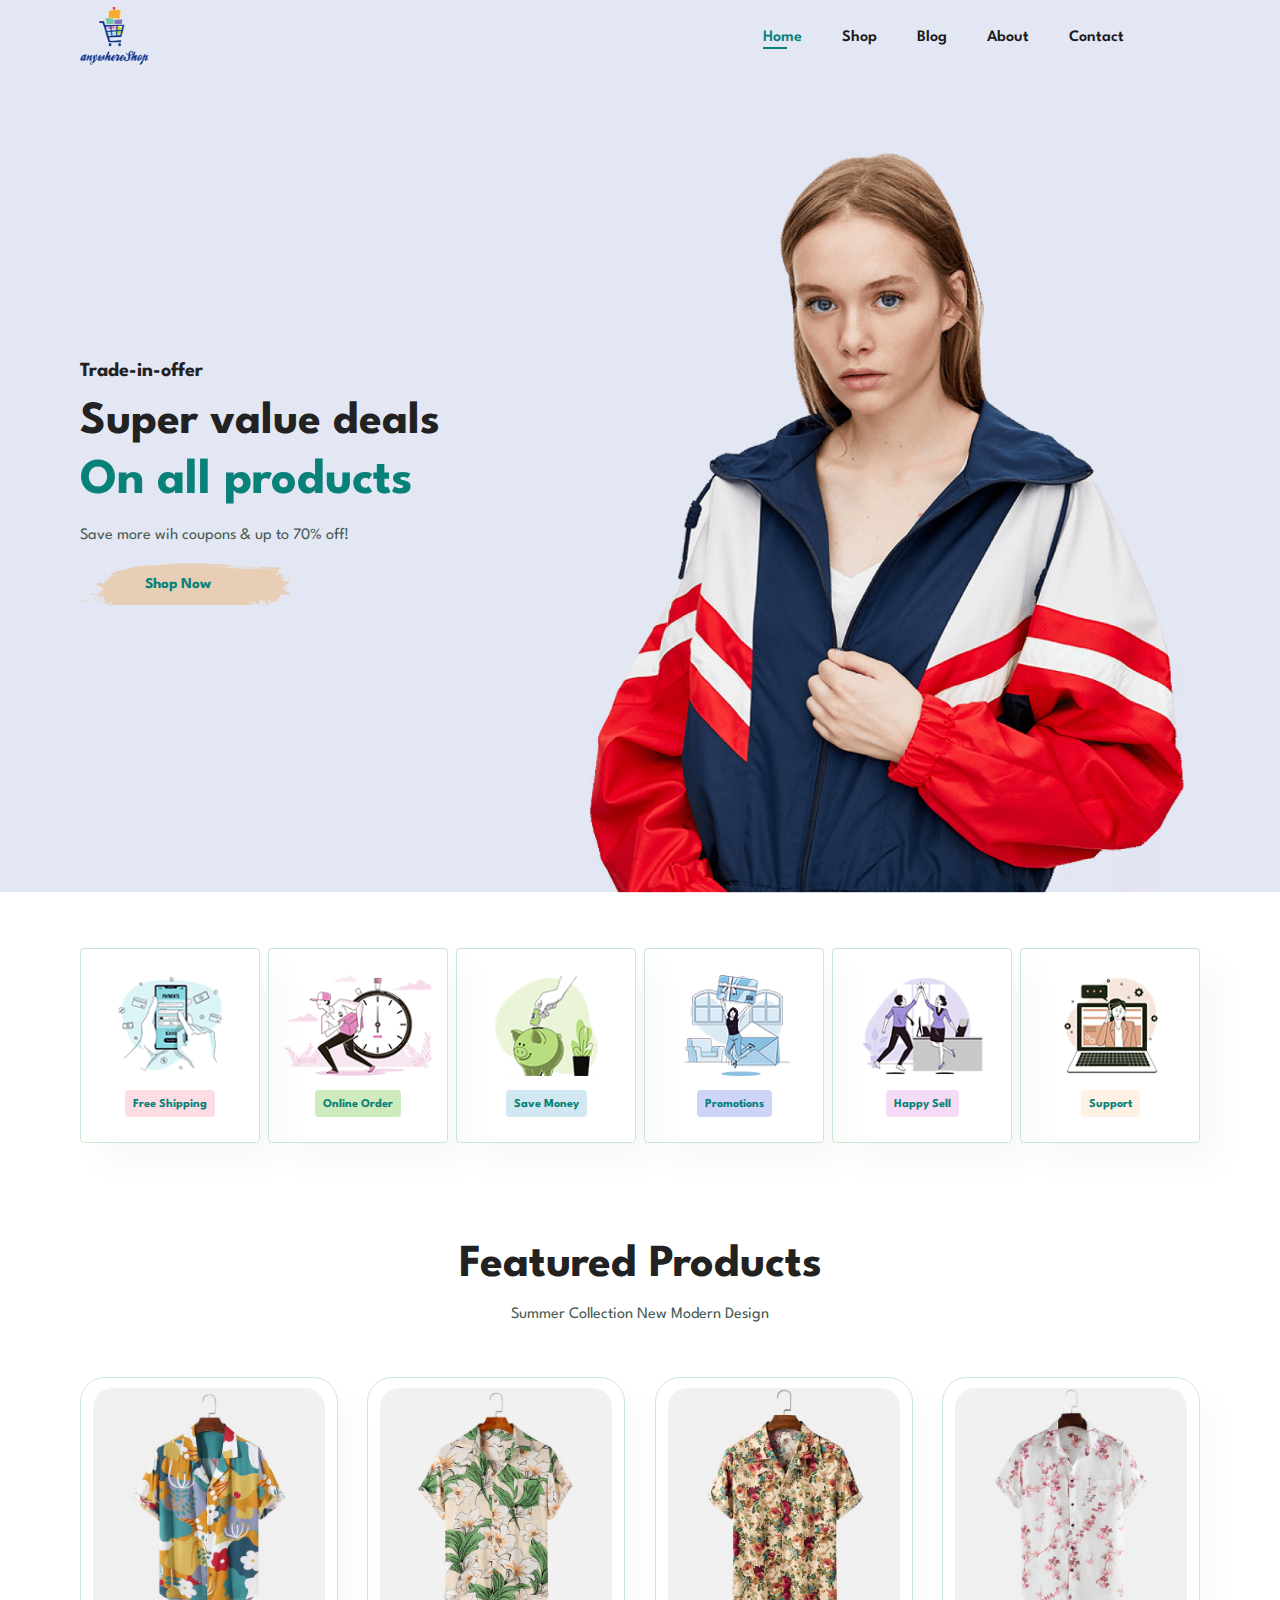
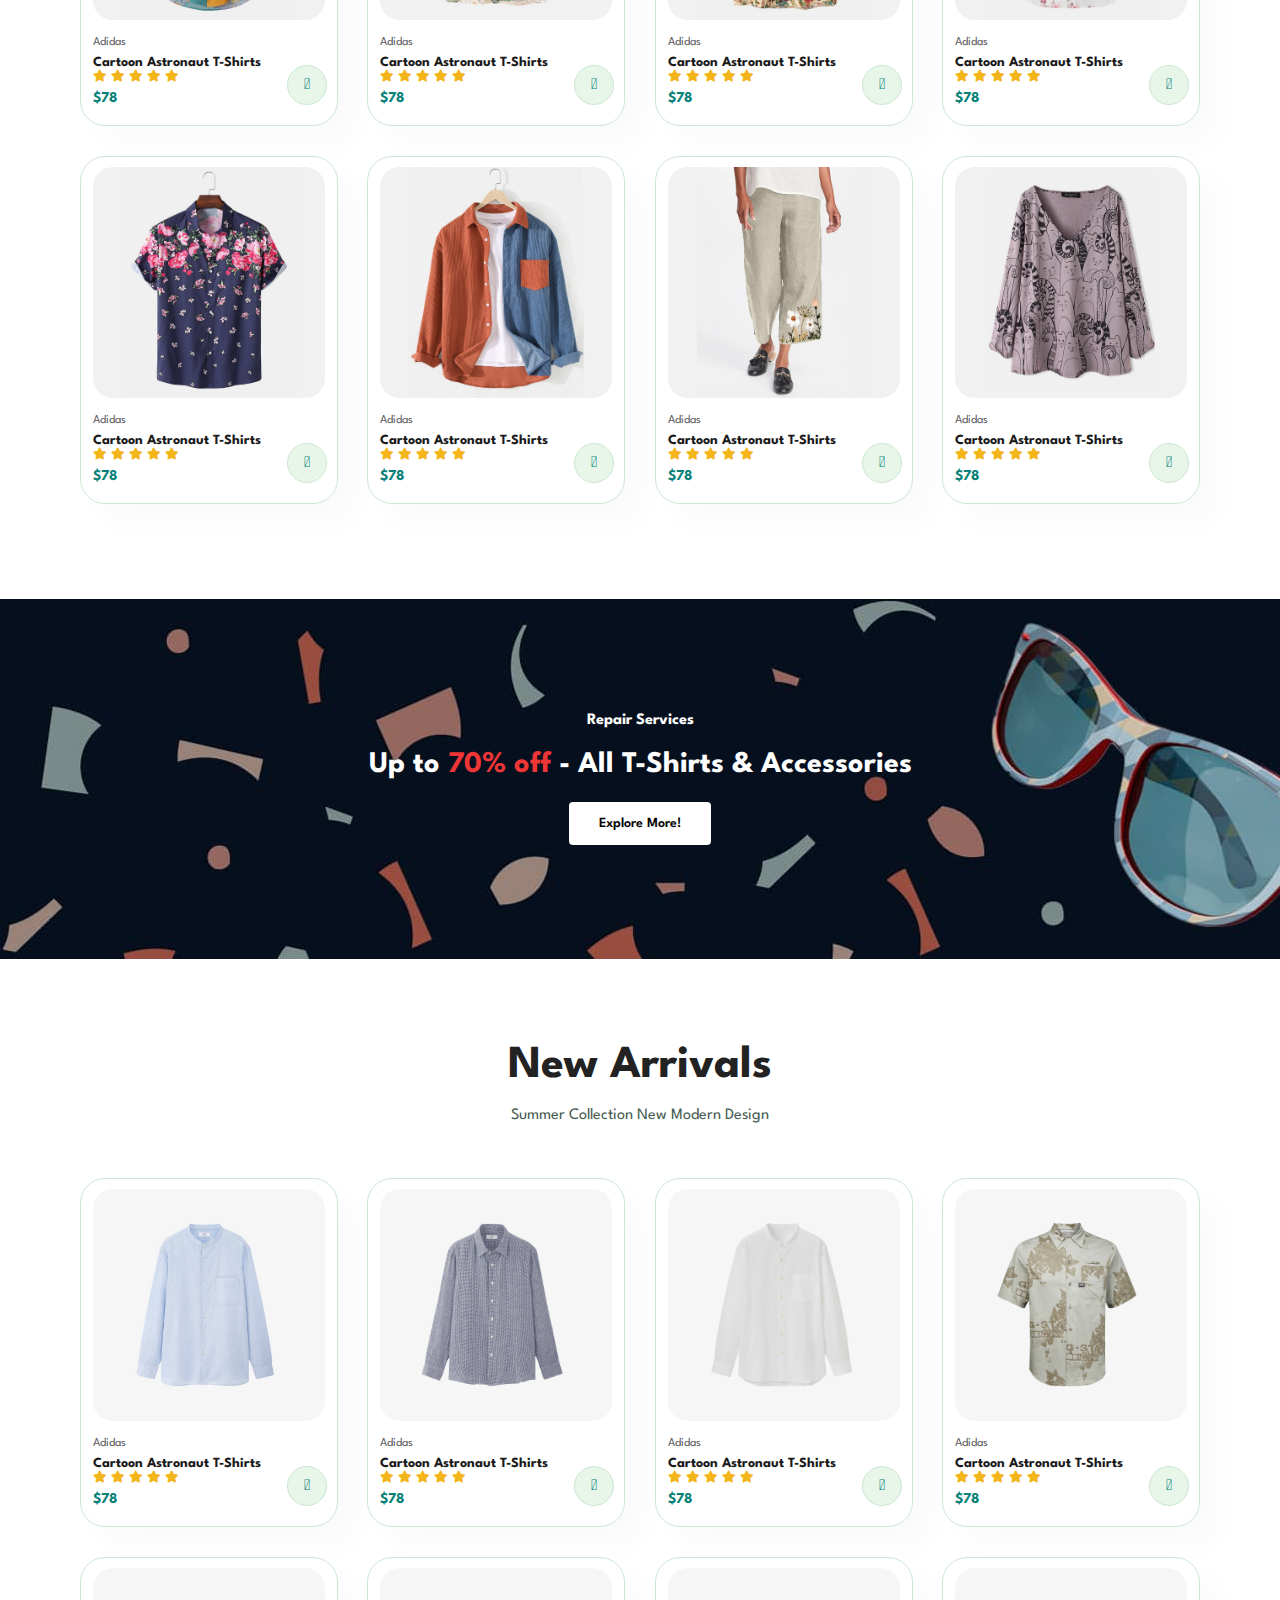
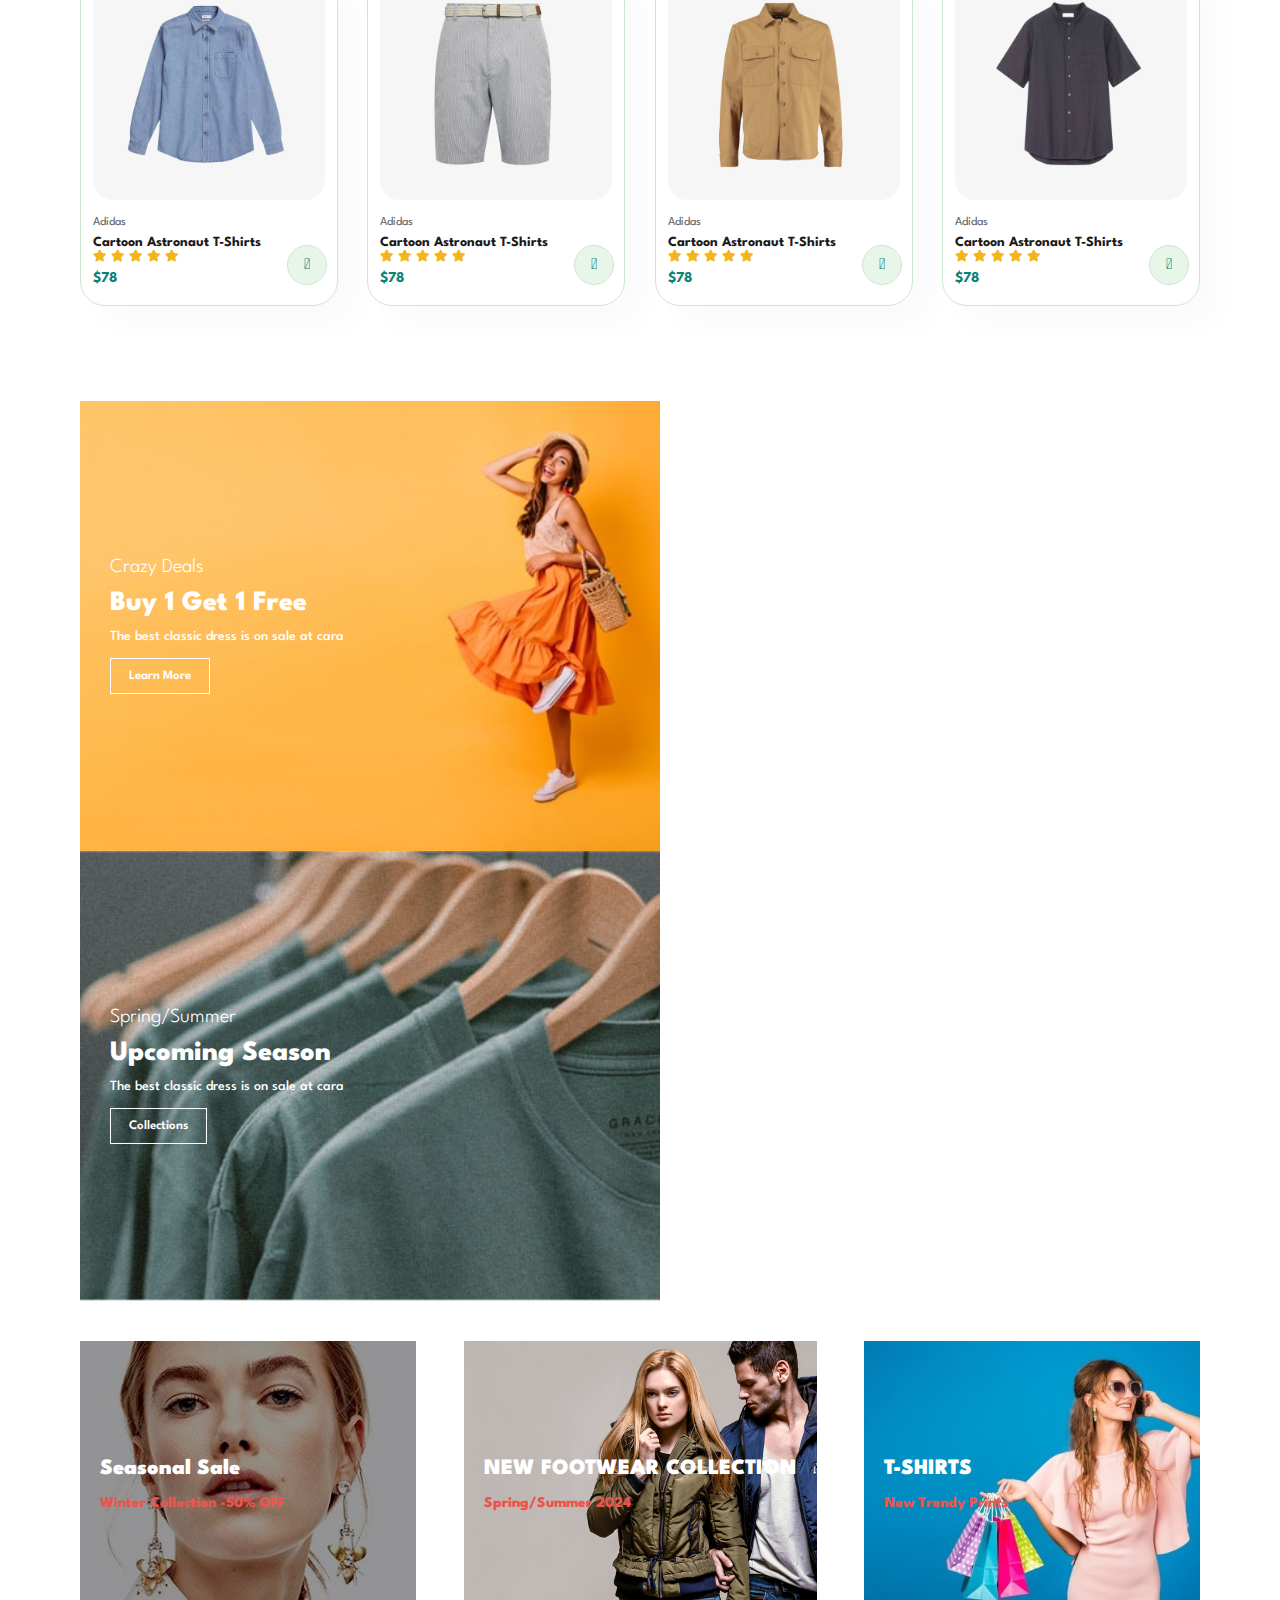
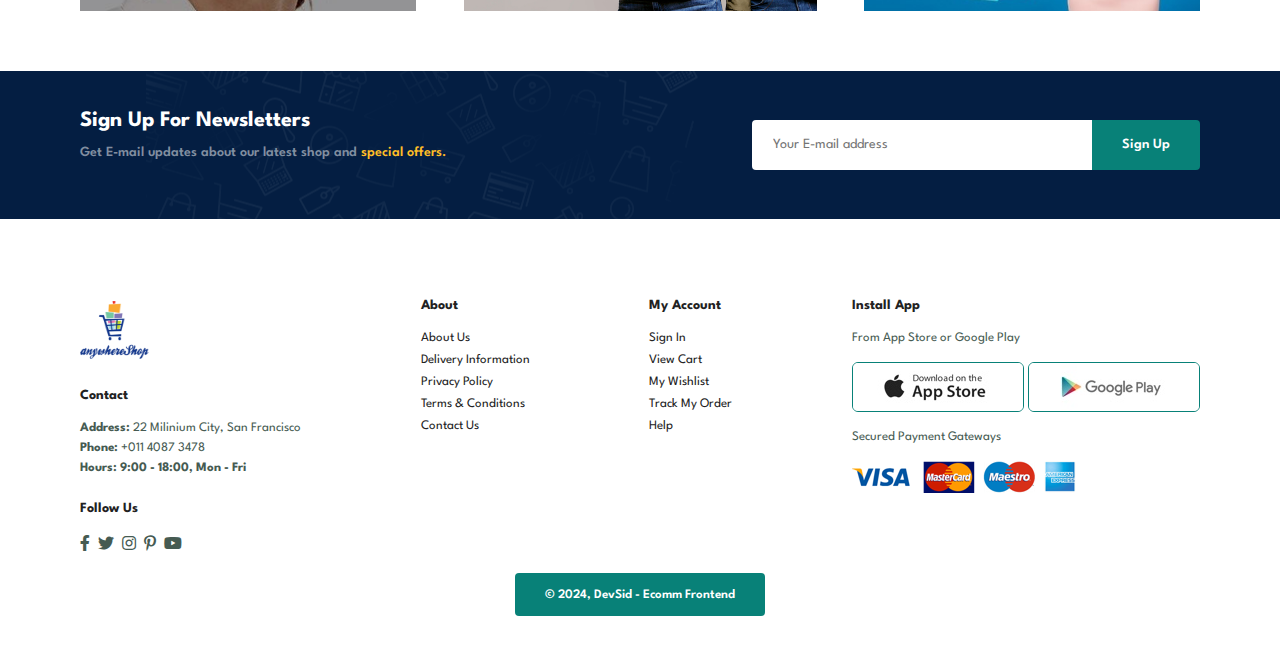
==== commit cffa1ddc: "copyright button added" ====
--- a/index.html
+++ b/index.html
@@ -5,7 +5,7 @@
         <meta charset="UTF-8">
         <meta http-equiv="X-UA-Compatible" content="IE=edge">
         <meta name="viewport" content="width=device-width, initial-scale=1.0">
-        <link rel="icon" href="img/logo.png">
+        <link rel="icon" href="img/thumb.png">
         <title>Anywhere Shop - Shop anytime anywhere</title>
         <link rel="stylesheet" href="https://pro.fontawesome.com/releases/v5.10.0/css/all.css" />
 
@@ -451,7 +451,8 @@
             </div>
             
             <div class="copyright">
-                <p>© 2024, DevSid - Ecomm Frontend</p>
+                <p><button class="normal"><a href="https://github.com/siddharthgumber07/ecomm" target="_blank">© 2024, DevSid - Ecomm Frontend</a></button></p>
+
             </div>
             
         </footer>
--- a/style.css
+++ b/style.css
@@ -137,7 +137,7 @@
 }
 
 #hero {
-  height: 90vh;
+  height: 91vh;
   width: 100%;
   background-image: url(img/hero4.png);
   background-size: cover;
@@ -538,6 +538,21 @@
   text-align: center;
 }
 
+.copyright button {
+  background-color: #088178;
+  color: white;
+  cursor: pointer;
+
+}
+.copyright button a{
+  color: white;
+}
+
+.copyright button:hover{
+  transform: translateY(-3px);
+  box-shadow: 0 10px 20px rgba(0, 0, 0, 0.2);
+}
+
 #close {
   display: none;
 }
@@ -619,9 +634,361 @@
   font-size: 26px;
 }
 
-
-
-
+#prodetails .single-pro-details select{
+  display: block;
+  padding: 5px 10px;
+  margin-bottom: 10px;
+}
+
+#prodetails .single-pro-details input{
+  width: 50px;
+  height: 47px;
+  padding-left: 10px;
+  font-size: 16px;
+  margin-right: 10px;
+}
+
+#prodetails .single-pro-details button{
+  background-color: #088178;
+  color: white;
+}
+
+#prodetails .single-pro-details input:focus{
+  outline: none;
+}
+
+#prodetails .single-pro-details span{
+  line-height: 25px; 
+}
+
+
+
+/* Blog Page */
+#page-header.blog-header{
+  background-image: url(img/banner/b19.jpg);
+}
+
+#blog{
+  padding: 150px 150px 0 150px;
+}
+
+#blog .blog-box{
+  display: flex;
+  align-items: center;
+  width: 100%;
+  position: relative;
+  padding-bottom: 90px;
+}
+
+#blog .blog-img{
+  width: 50%;
+  margin-right: 40px;
+
+}
+
+#blog img{
+  width: 100%;
+  height: 300px;
+  object-fit: cover;
+}
+
+#blog .blog-details{
+  width: 50%;
+}
+
+#blog .blog-details a{
+  text-decoration: none;
+  font-size: 11px;
+  color: black;
+  font-weight: 700;
+  position: relative;
+  transition: 0.3s;
+}
+
+#blog .blog-details a::after{
+  content: "";
+  width: 50px;
+  height: 1px;
+  background-color: black;
+  position: absolute;
+  top:4px;
+  right: -60px;
+}
+
+#blog .blog-details a:hover{
+  color: #088178;
+}
+
+#blog .blog-details a:hover:after{
+  background-color: #088178;
+}
+
+#blog .blog-box h1{
+  position: absolute;
+  top: -40px;
+  left: 0;
+  font-size: 70px;
+  font-weight: 700;
+  color: #c9cbce;
+  z-index: -9;
+}
+
+
+/* About Page */
+#page-header.about-header{
+  background-image: url("img/about/banner.png");
+}
+
+#about-head{
+  display: flex;
+  align-items: center;
+}
+
+#about-head img{
+  width: 50%;
+  height: auto;
+}
+
+#about-head div{
+  padding-left: 40px;
+}
+
+#about-app{
+  text-align: center;
+}
+
+#about-app .video{
+  width: 70%;
+  height: 100%;
+  margin: 30px auto 0 auto;
+}
+
+#about-app .video video{
+  width: 100%;
+  height: 100%;
+  border-radius: 20px;
+}
+
+#contact-details{
+  display: flex;
+  align-items: center;
+  justify-content: space-between;
+}
+
+#contact-details .details{
+  width: 40%;
+}
+
+#contact-details .details span,
+#form-details form span{
+  font-size: 12px;
+}
+
+#contact-details .details h2,
+#form-details form h2{
+  font-size: 26px;
+  line-height: 35px;
+  padding: 20px 0;
+}
+
+#contact-details .details h3{
+  font-size: 16px;
+  padding-bottom: 15px;
+}
+
+#contact-details .details li{
+  list-style: none;
+  display: flex;
+  padding: 10px 0;
+}
+
+#contact-details .details li i{
+  font-size: 14px;
+  padding-right: 22px;
+}
+
+#contact-details .details li p{
+  margin: 0;
+  font-size: 14px;
+}
+
+#contact-details .map{
+  width: 55%;
+  height: 400px;
+}
+
+#contact-details .map iframe{
+  width: 100%;
+  height: 100%;
+}
+
+#form-details{
+  display: flex;
+  justify-content: space-between;
+  margin: 30px;
+  padding: 80px;
+  border: 1px solid  #e1e1e1;
+}
+
+#form-details form{
+  width: 65%;
+  display: flex;
+  flex-direction: column;
+  align-items: flex-start;
+}
+
+#form-details form input,
+#form-details form textarea{
+  width: 100%;
+  padding: 12px 15px;
+  outline: none;
+  margin-bottom: 20px;
+  border: 1px solid #e1e1e1;
+}
+
+#form-details form button{
+  background-color: #088178;
+  color: white;
+}
+
+#form-details .people div{
+  padding-bottom: 25px;
+  display: flex;
+  align-items: flex-start;
+}
+
+#form-details .people div img{
+  width: 65px;
+  height: 65px;
+  object-fit: cover;
+  margin-right: 15px;
+}
+
+#form-details .people div p{
+  margin: 0;
+  font-size: 13px;
+  line-height: 25px;
+}
+
+#form-details .people div p span{
+  display: block;
+  font-size: 16px;
+  font-weight: 600;
+  color: black;
+}
+
+/* Cart Page */
+#cart{
+  overflow-x: auto;
+}
+#cart table{
+  width: 100%;
+  border-collapse: collapse;
+  table-layout: fixed;
+  white-space: nowrap;
+}
+
+#cart table img{
+  width: 70px;
+}
+
+#cart table td:nth-child(1){
+  width: 100px;
+  text-align: center;
+}
+
+#cart table td:nth-child(2){
+  width: 150px;
+  text-align: center;
+}
+#cart table td:nth-child(3){
+  width: 250px;
+  text-align: center;
+}
+
+#cart table td:nth-child(4),
+#cart table td:nth-child(5),
+#cart table td:nth-child(6){
+  width: 150px;
+  text-align: center;
+}
+
+#cart table td:nth-child(5) input{
+  width: 70px;
+  padding: 10px 5px 10px 15px;
+}
+
+#cart table thead{
+  border: 1px solid #e2e9e1;
+  border-left: none;
+  border-right: none;
+}
+
+#cart table thead td{
+  font-weight: 700;
+  text-transform: uppercase;
+  font-size: 13px;
+  padding: 18px 0;
+}
+
+#cart table tbody tr td{
+  padding-top: 15px;
+}
+
+#cart table tbody td{
+  font-size: 14px;
+}
+
+#cart-add{
+  display: flex;
+  flex-wrap: wrap;
+  justify-content: space-between;
+}
+
+#coupon{
+  width: 50%;
+  margin-bottom: 30px;
+}
+
+#coupon h3,
+#subtotal h3{
+  padding-bottom: 15px;
+}
+
+#coupon input{
+  padding: 10px 20px;
+  outline: none;
+  width: 60%;
+  margin-right: 10px;
+  border: 1px solid #e2e9e1;
+}
+
+#coupon button,
+#subtotal button{
+  background-color: #088178;
+  color:white;
+  padding: 12px 20px;
+}
+
+#subtotal{
+  width: 50%;
+  margin-bottom: 30px;
+  border: 1px solid #e2e9e1;
+  padding: 30px;
+}
+
+#subtotal table{
+  border-collapse: collapse;
+  width: 100%;
+  margin-bottom: 20px;
+}
+
+#subtotal table td{
+  width: 50%;
+  border: 1px solid #e2e9e1;
+  padding: 10px;
+  font-size: 13px;
+}
 
 
 
@@ -723,6 +1090,16 @@
   #newsletter .form{
     width: 70%;
   }
+
+  /* Contact Page */
+
+  #form-details{
+    padding: 40px;
+  }
+
+  #form-details form{
+    width: 50%;
+  }
 }
 
 @media (max-width: 477px){
@@ -772,6 +1149,10 @@
     margin-top: 20px;
   }
 
+  .copyright button{
+    margin-left: 40px;
+  }
+
   #banner3{
     padding: 0 20px;
   }
@@ -791,4 +1172,96 @@
   footer .copyright{
     text-align: start;
   }
-}
+
+  /* Single Product */
+  #prodetails{
+    display: flex;
+    flex-direction: column;
+  }
+
+  #prodetails .single-pro-image{
+    width: 100%;
+    margin-right: 0px;
+  }
+  #prodetails .single-pro-details{
+    width: 100%;
+  }
+
+  #blog{
+    padding: 100px 20px 0 20px;
+  }
+
+  /* Blog Page */
+  #blog .blog-box{
+    display: flex;
+    flex-direction: column;
+    align-items: flex-start;
+  }
+
+  #blog .blog-img{
+    width: 100%;
+    margin-right: 0px;
+    margin-bottom: 30px;
+  }
+
+  #blog .blog-details{
+    width: 100%;
+  }
+  
+  
+  /* About Page */
+  #about-head{
+    flex-direction: column;
+
+  }
+
+  #about-head img{
+    width: 100%;
+    margin-bottom: 20px;
+  }
+
+  #about-head div{
+    padding-left: 0px;
+  }
+  
+  #about-app .video{
+    width: 100%;
+  }
+
+  /* Contact Page */
+  #contact-details{
+    flex-direction: column;
+  }
+
+  #contact-details .details{
+    width: 100%;
+    margin-bottom: 30px;
+  }
+
+  #contact-details .map{
+    width: 100%;
+  }
+  #form-details{
+    margin: 10px;
+    padding: 30px 10px;
+    flex-wrap: wrap;
+  }
+
+  #form-details form{
+    width: 100%;
+    margin-bottom: 30px;
+  }
+
+  /* Cart Page */
+  #cart-add{
+    flex-direction: column;
+  }
+  #coupon{
+    width: 100%;
+  }
+
+  #subtotal{
+    width: 100%;
+    padding: 20px;
+  }
+}
